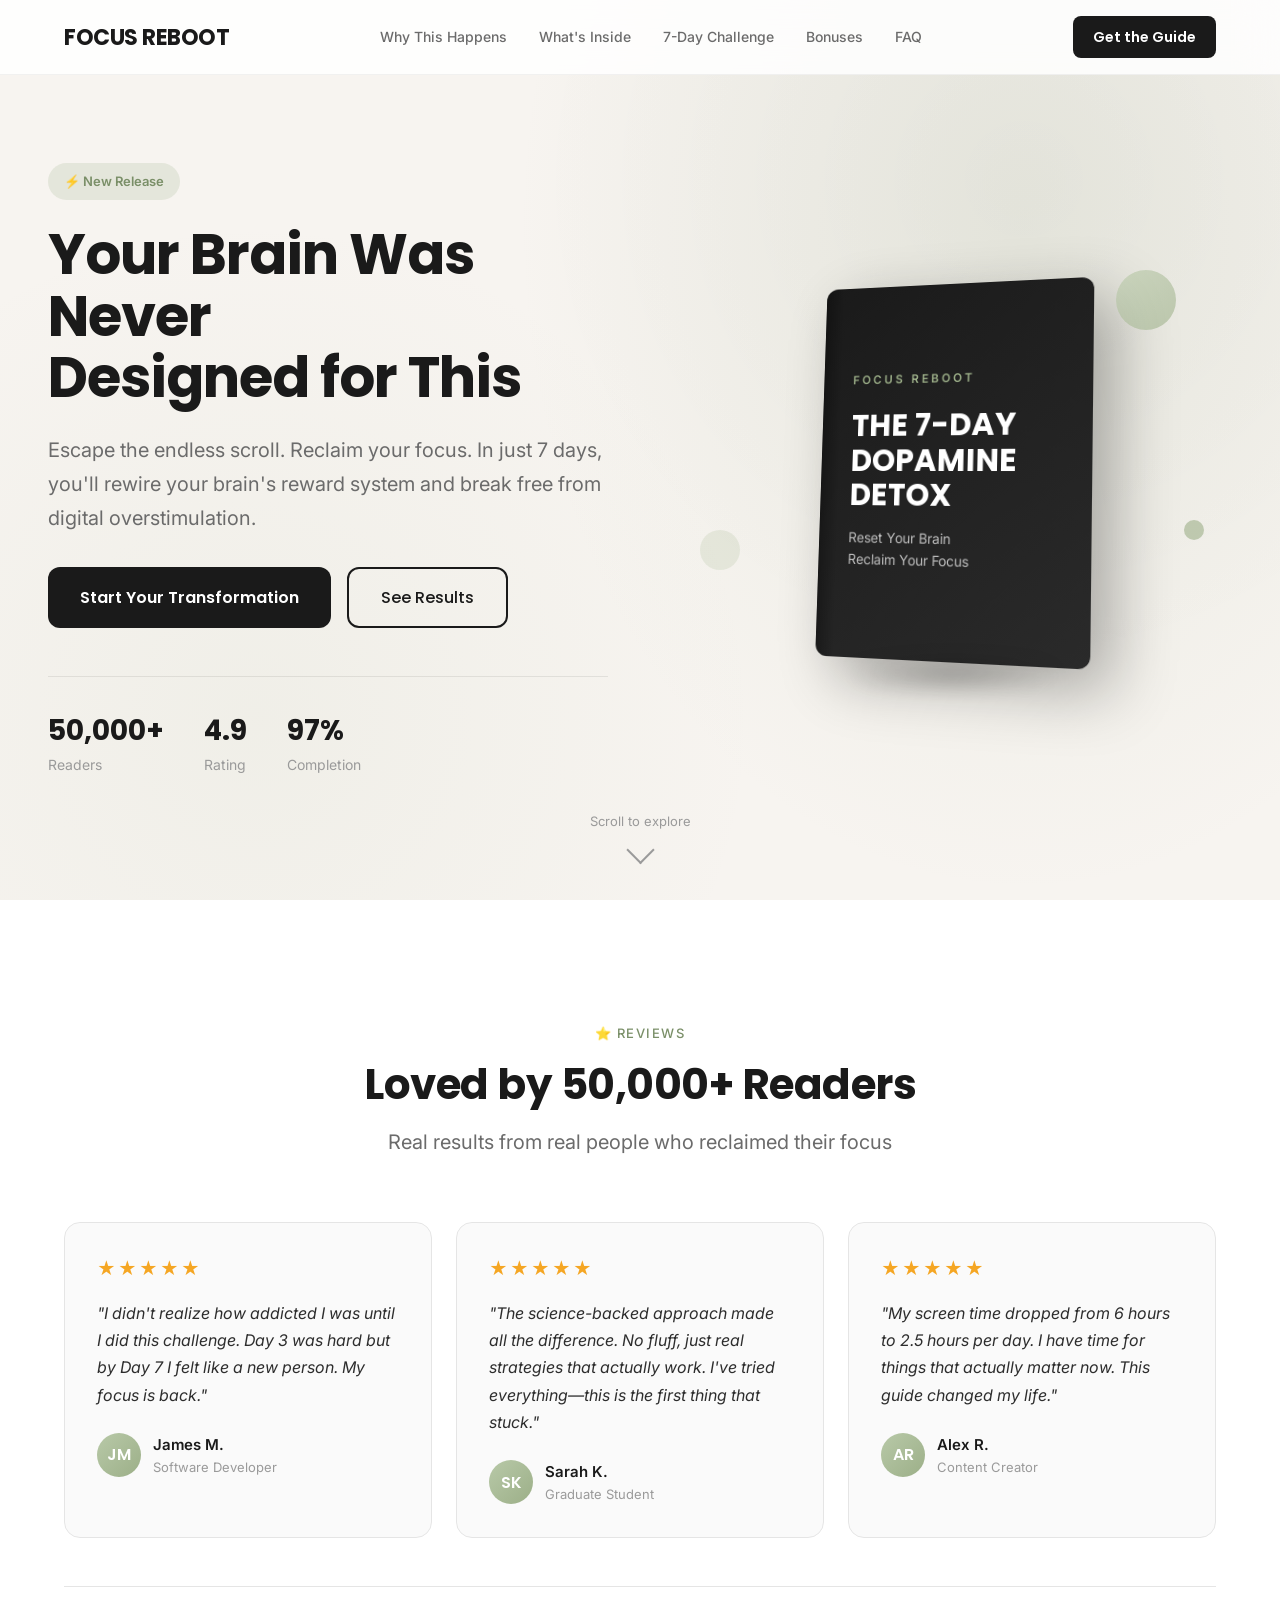
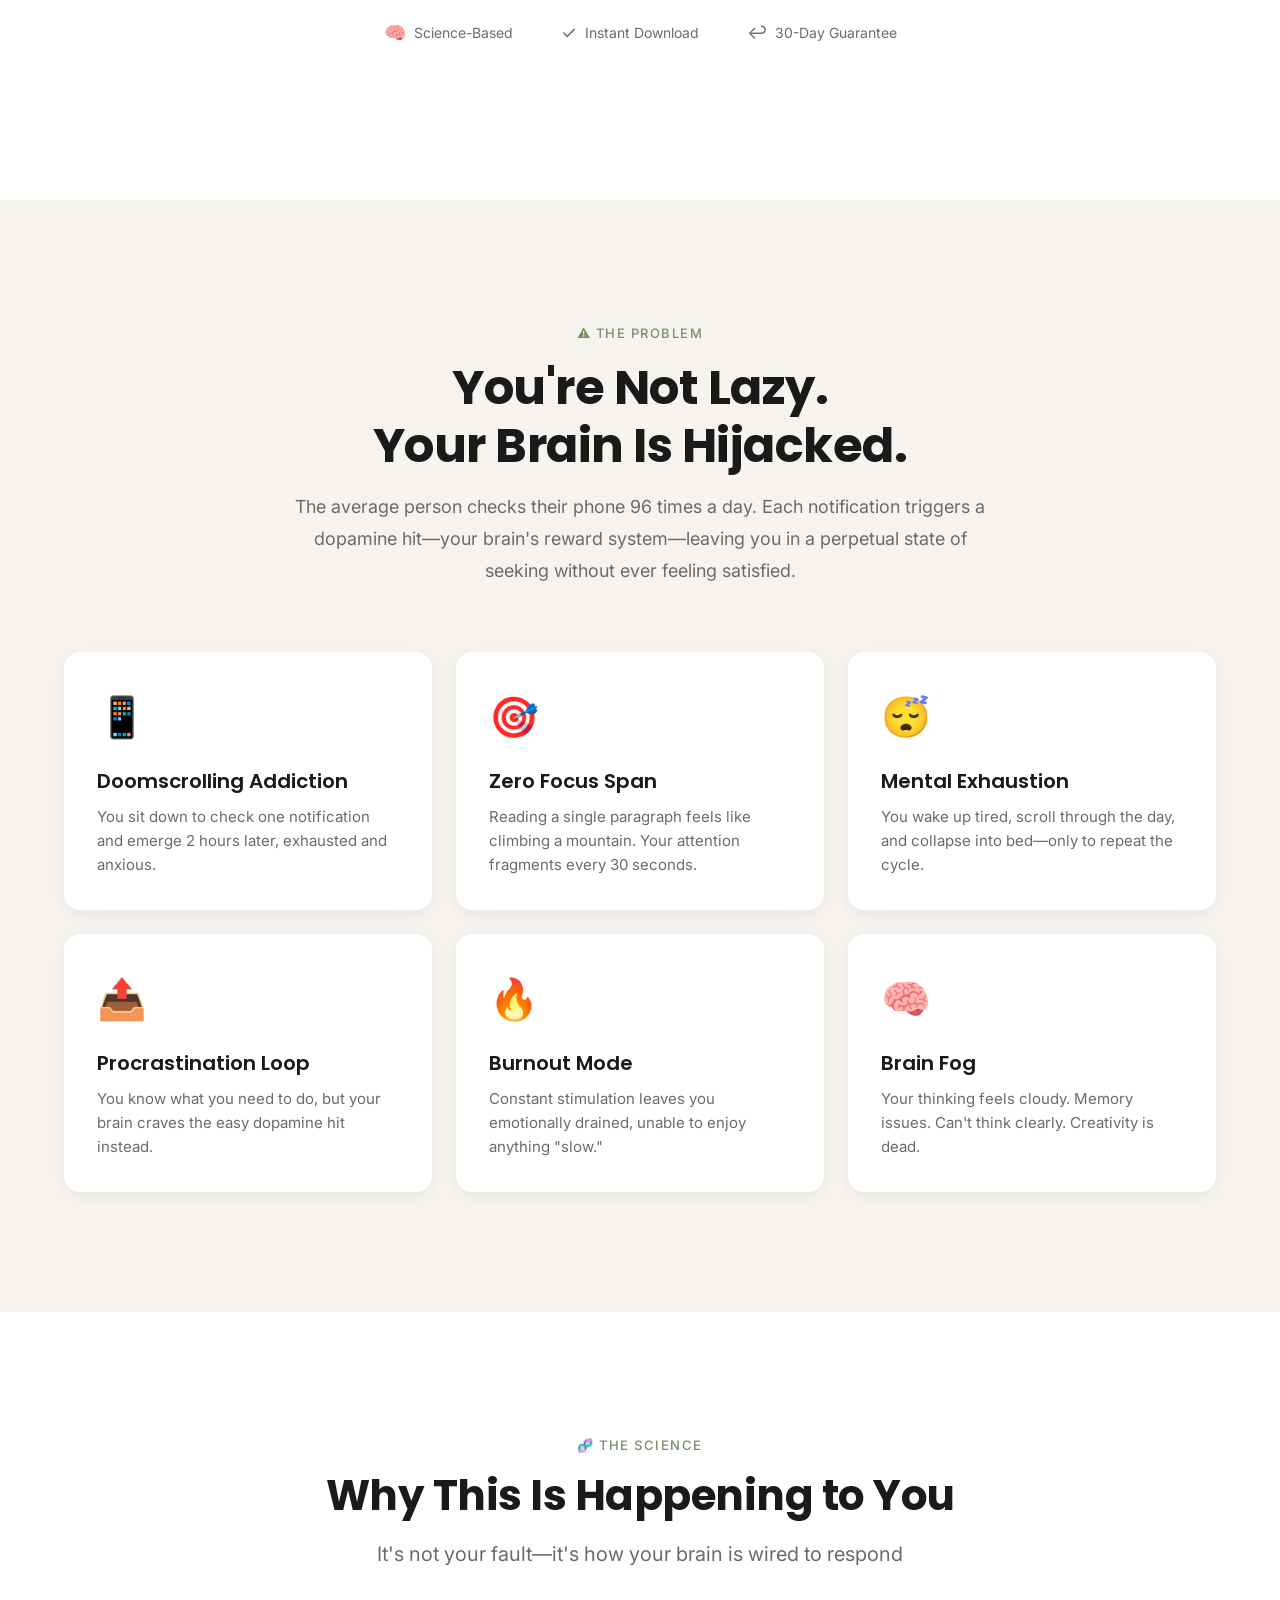
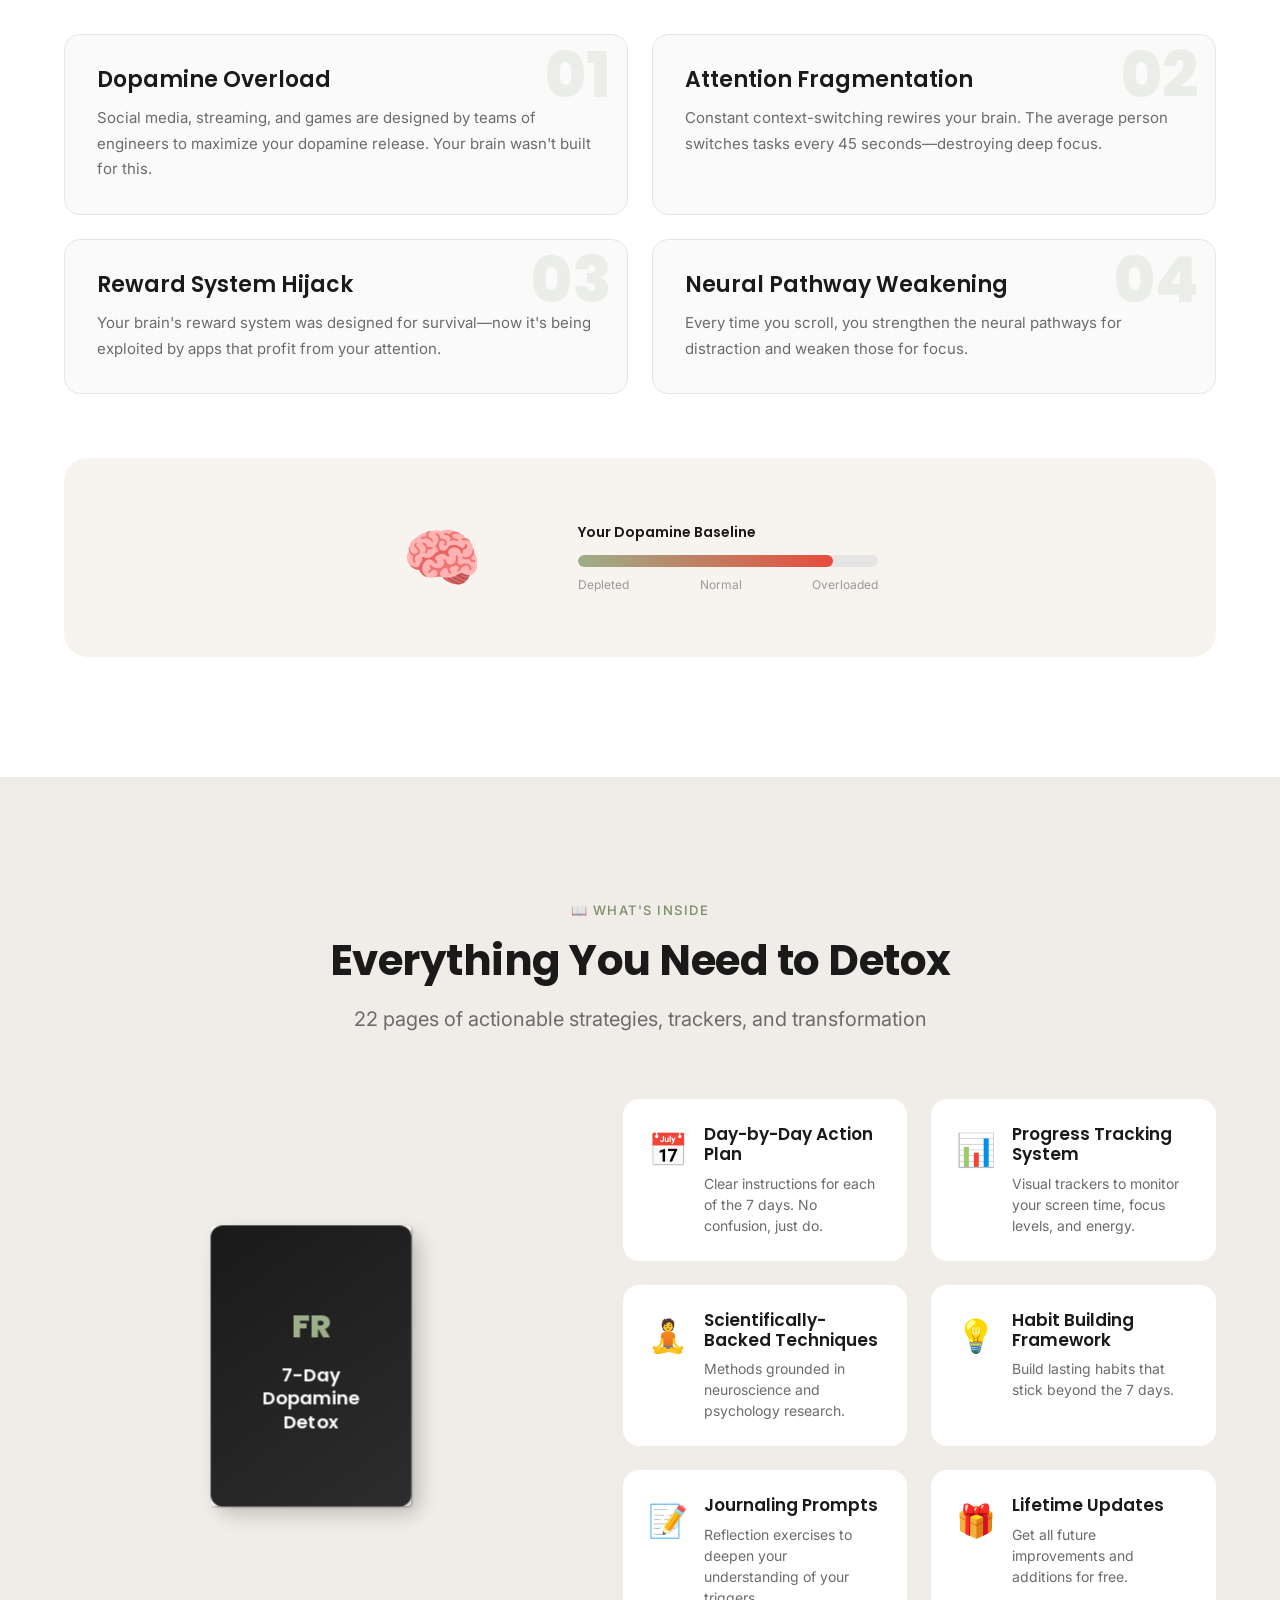
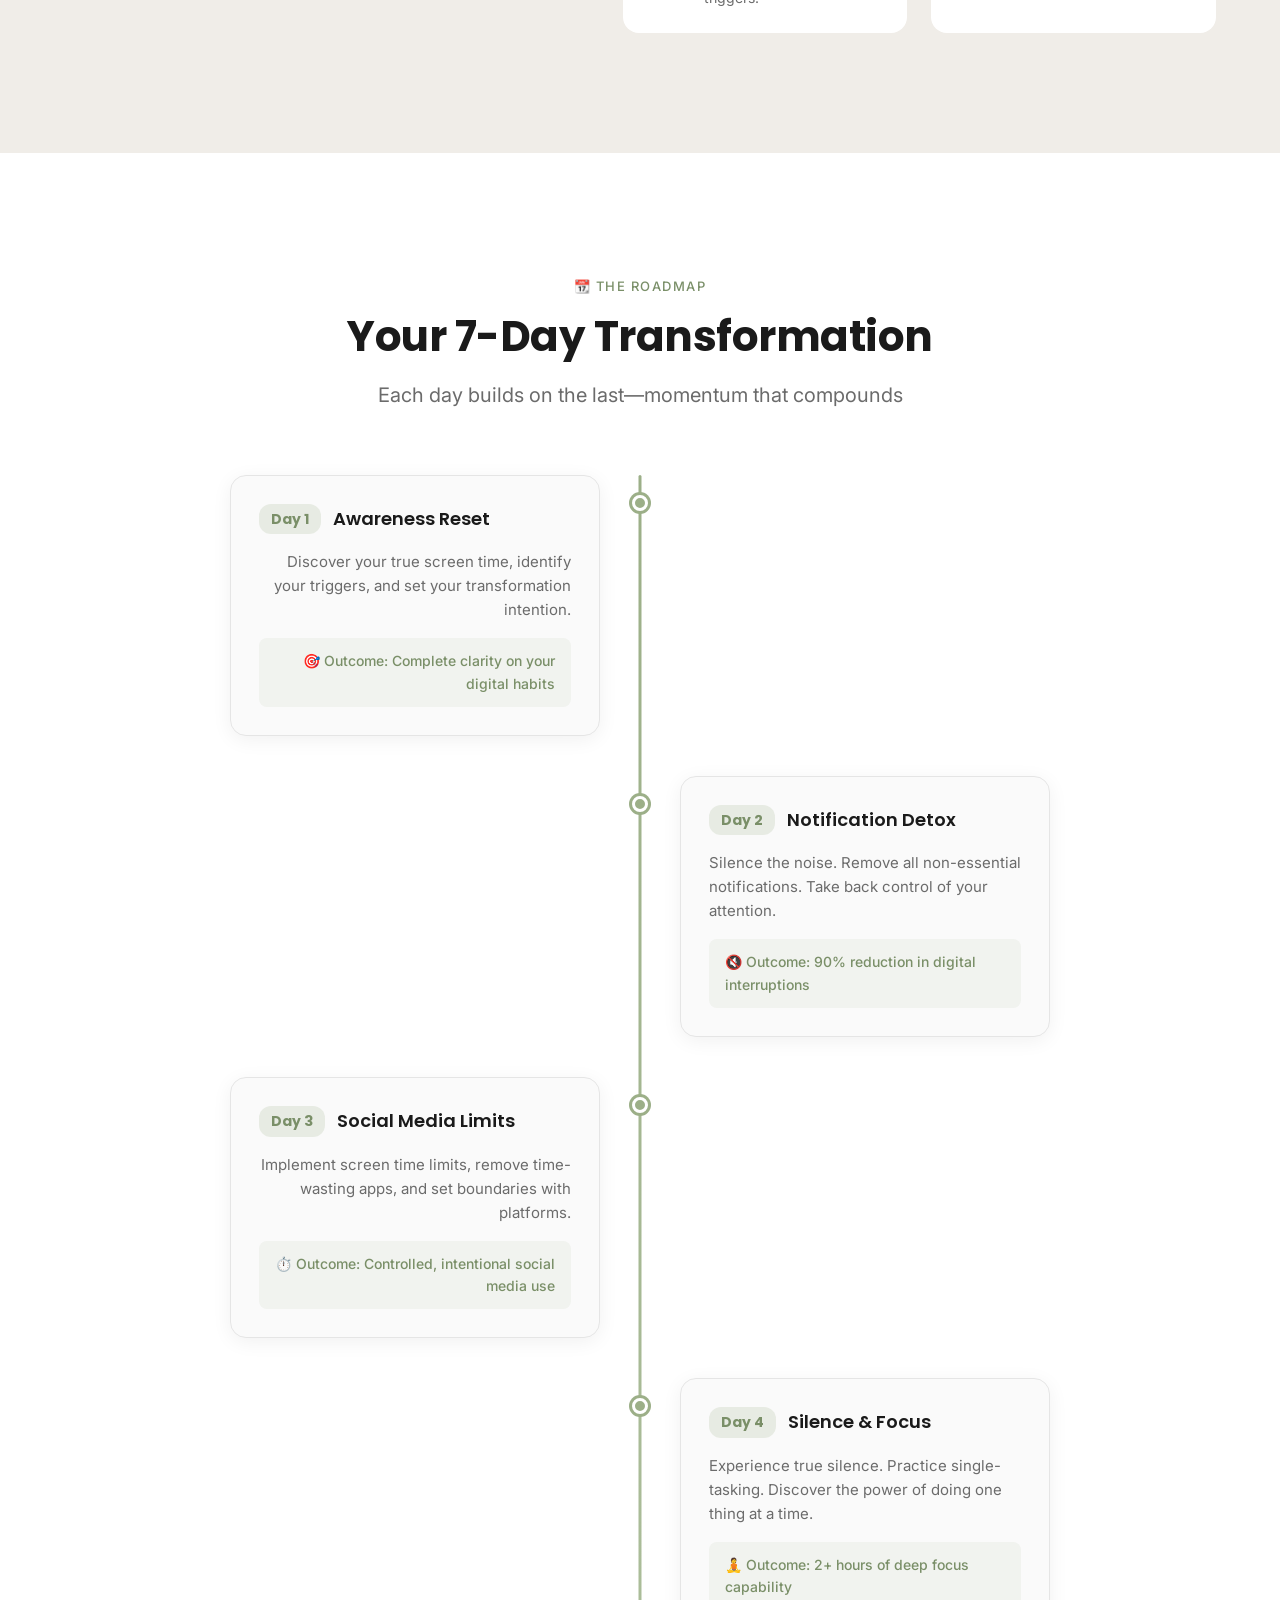
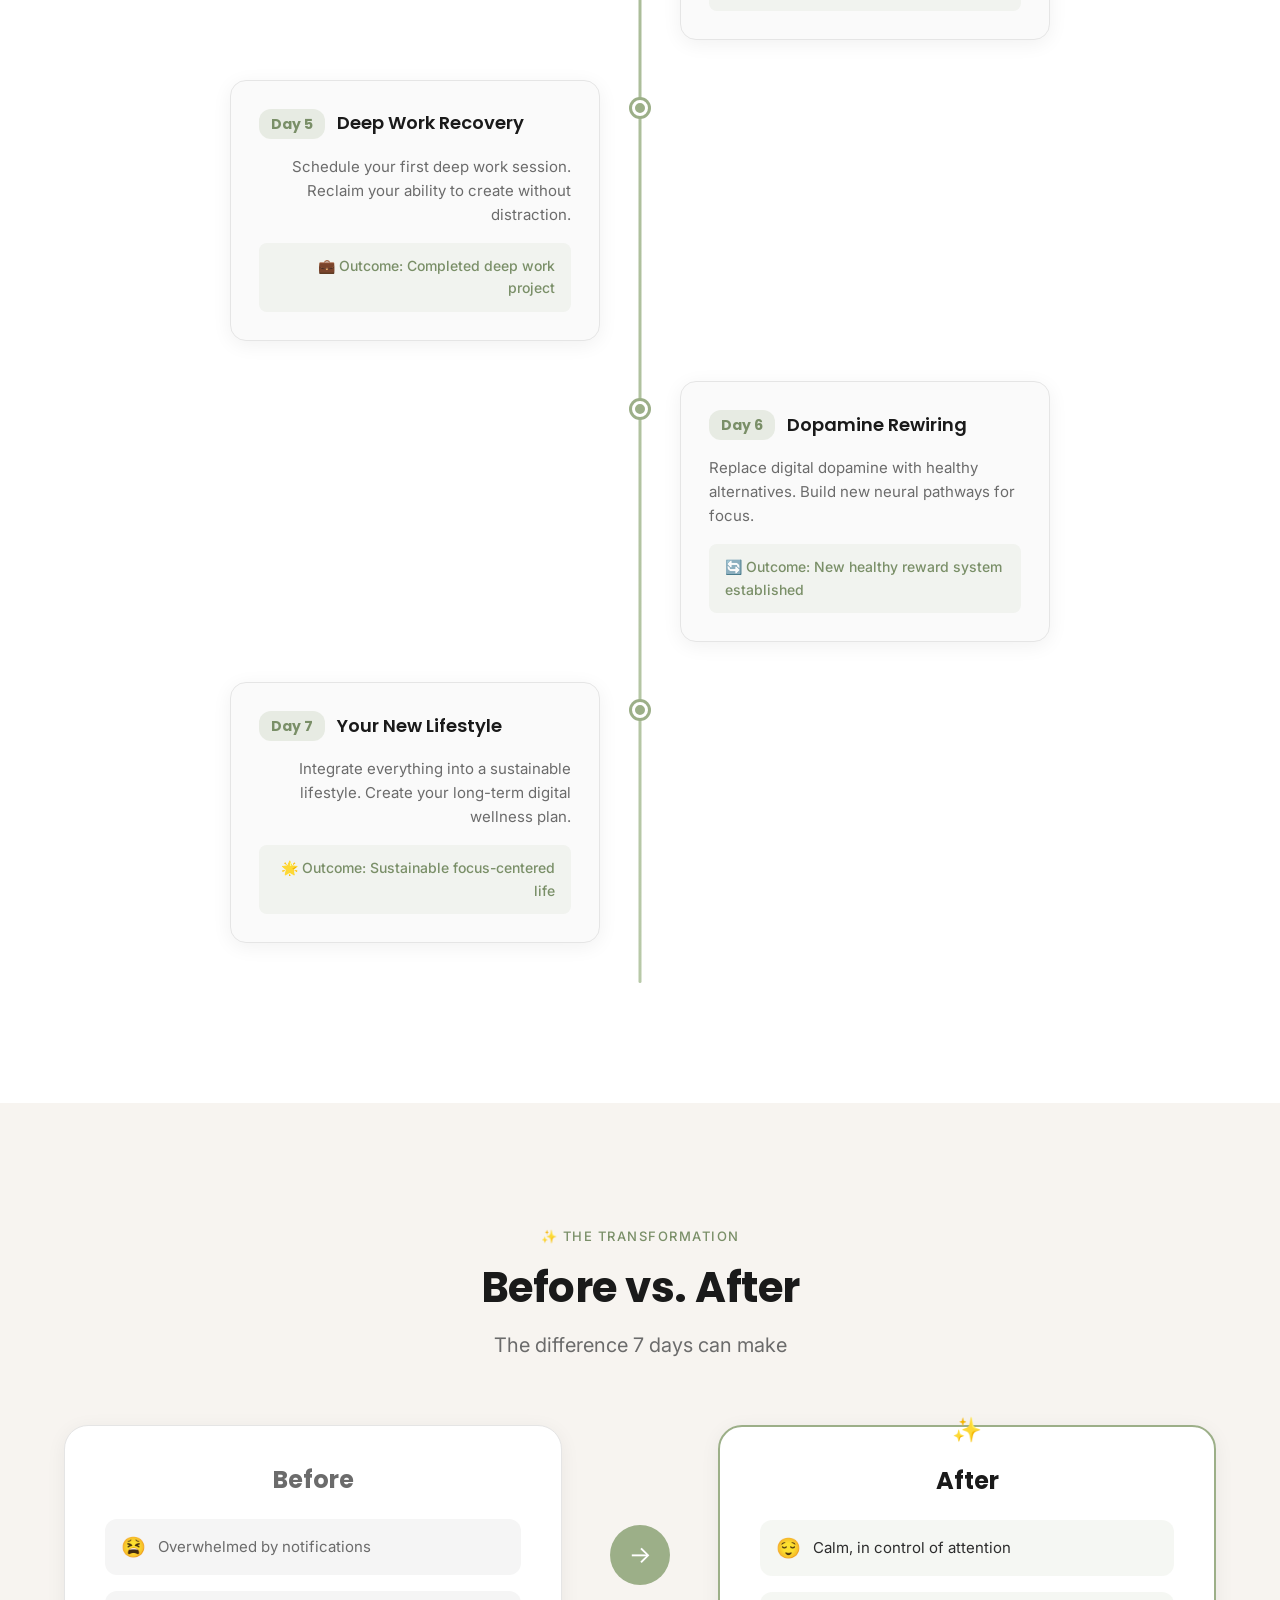
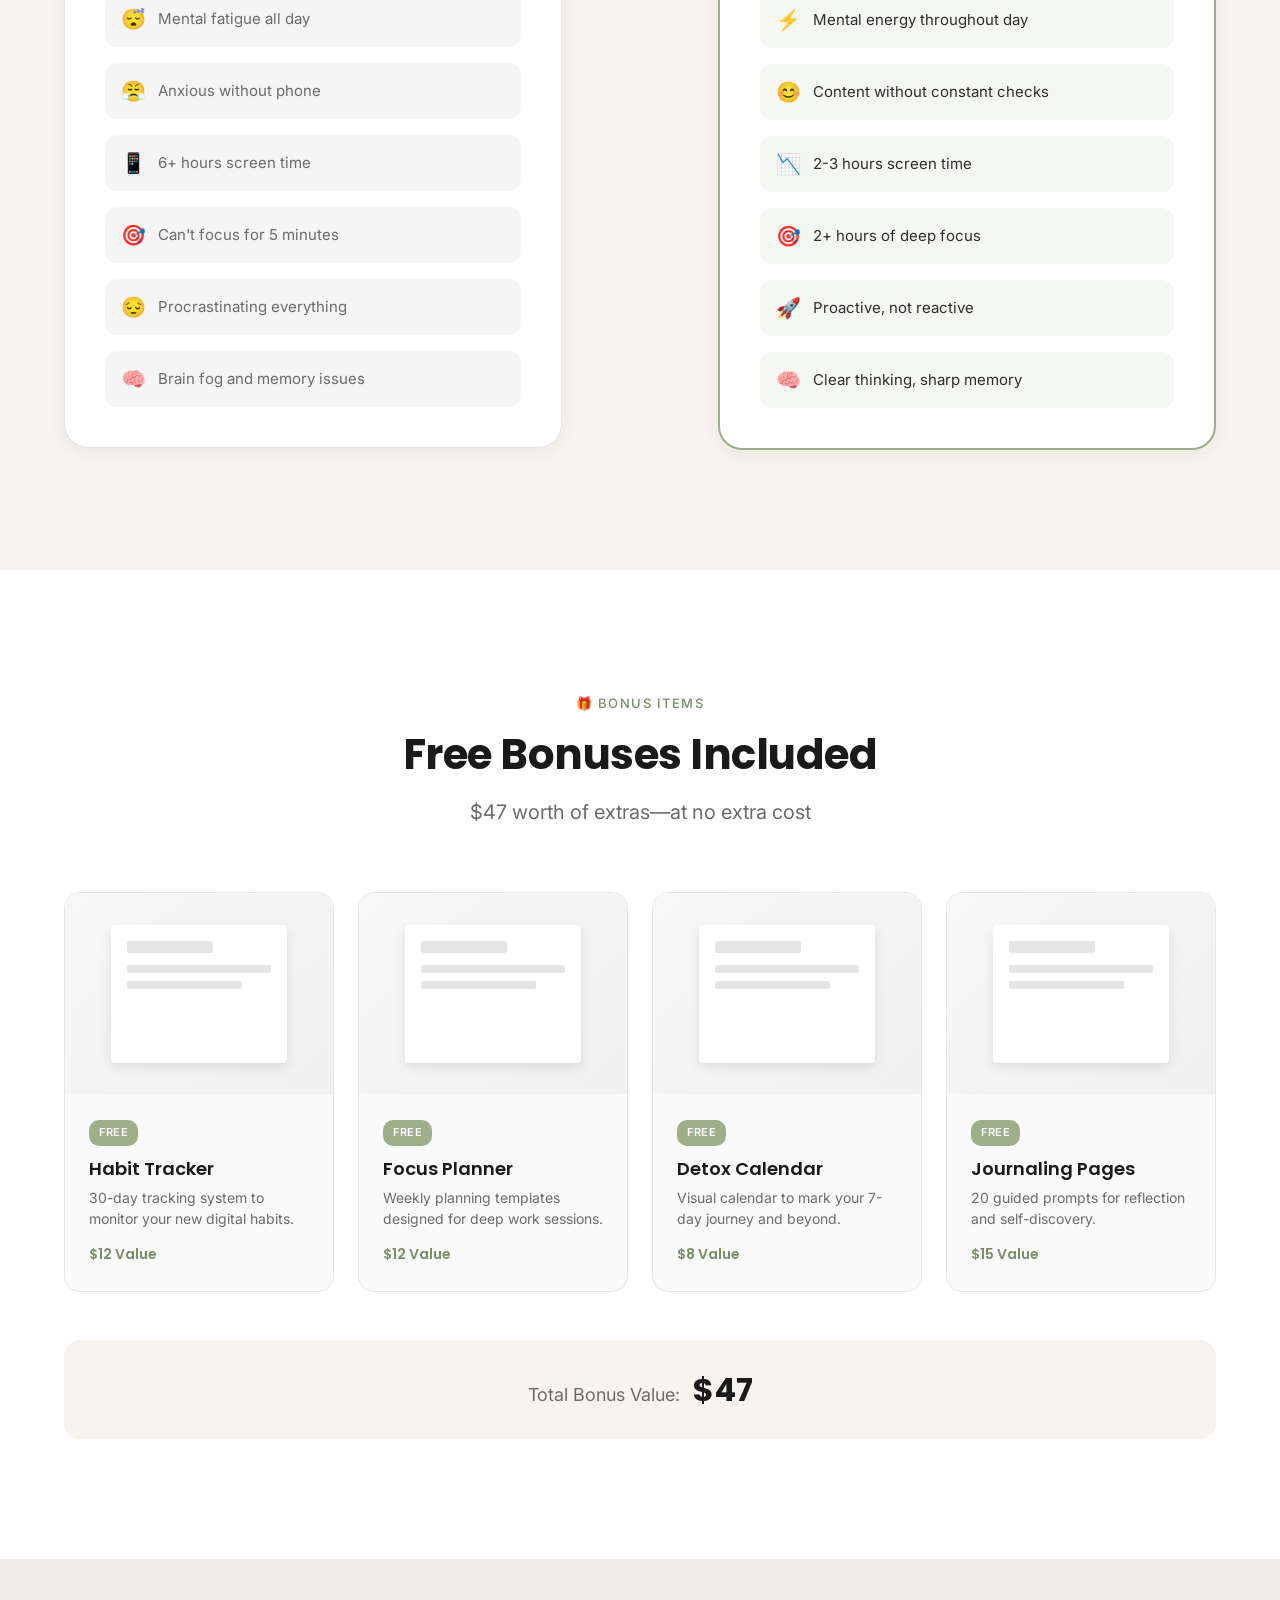
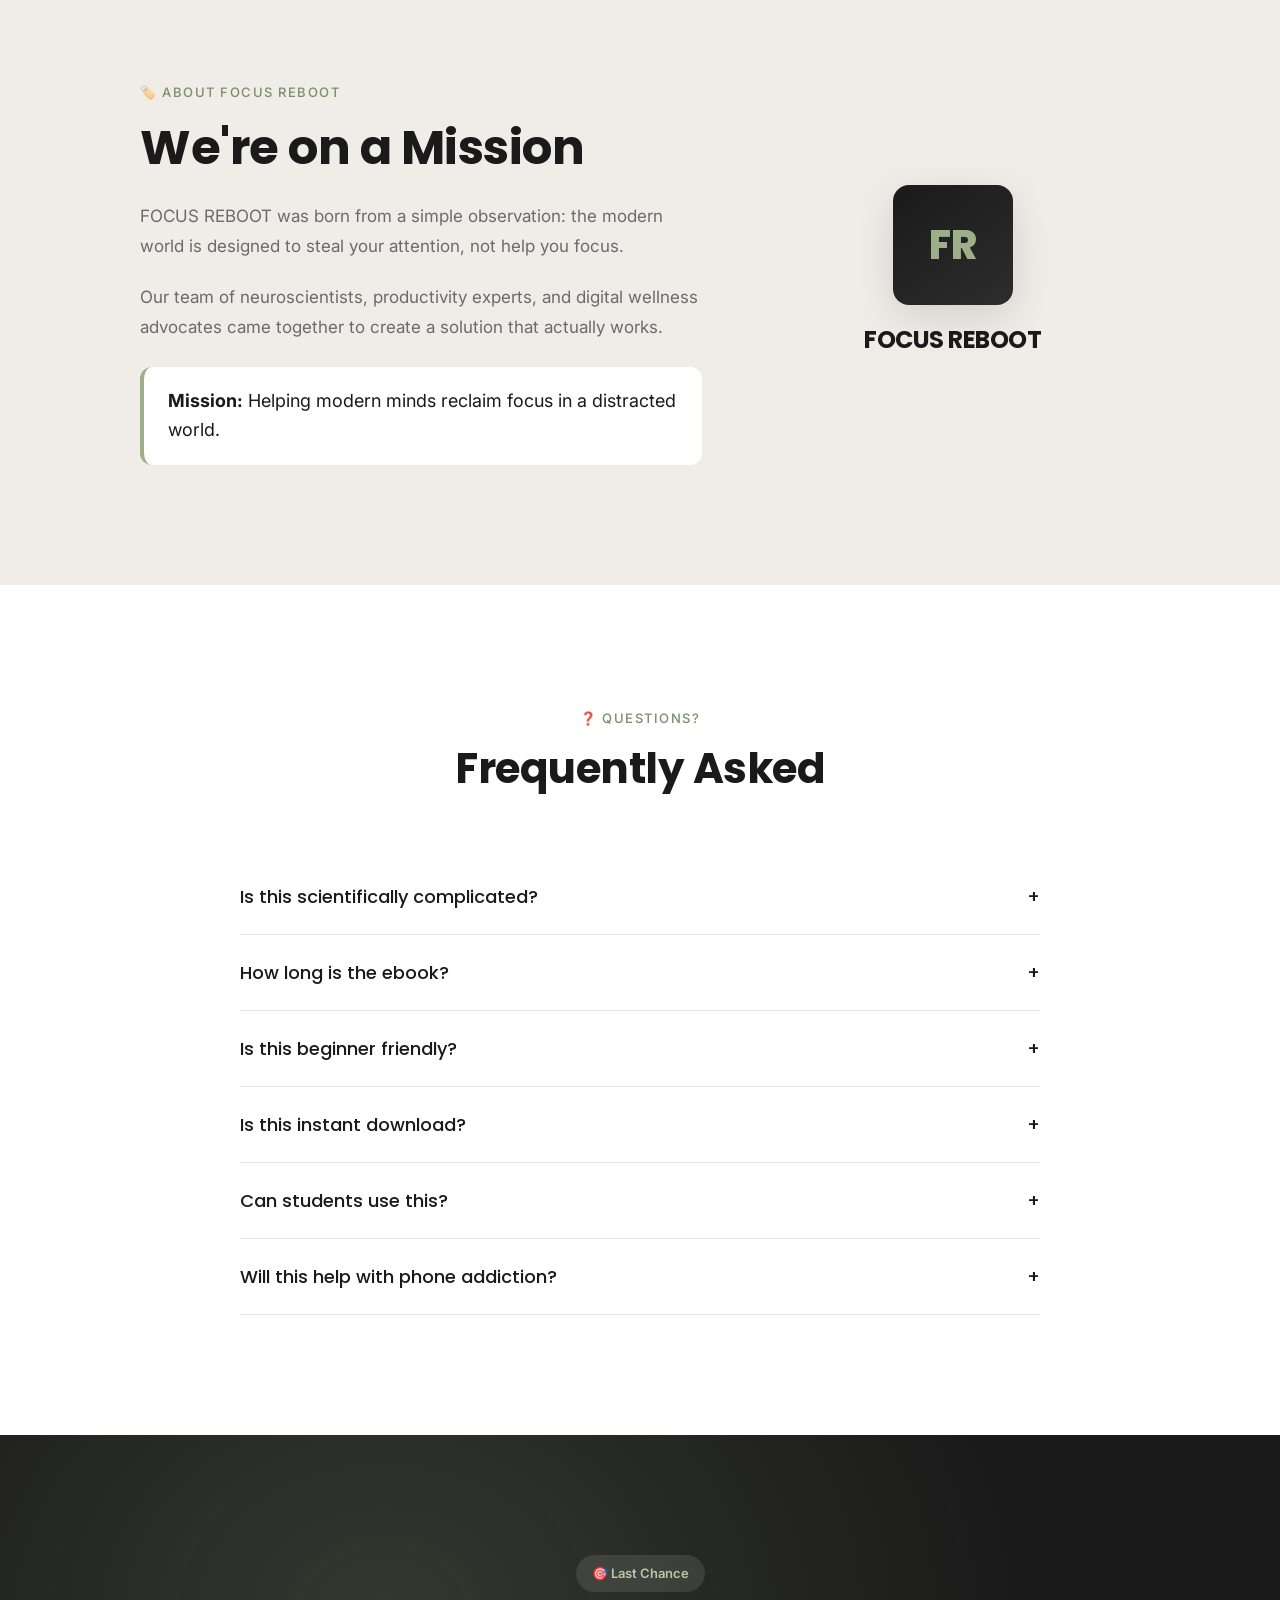
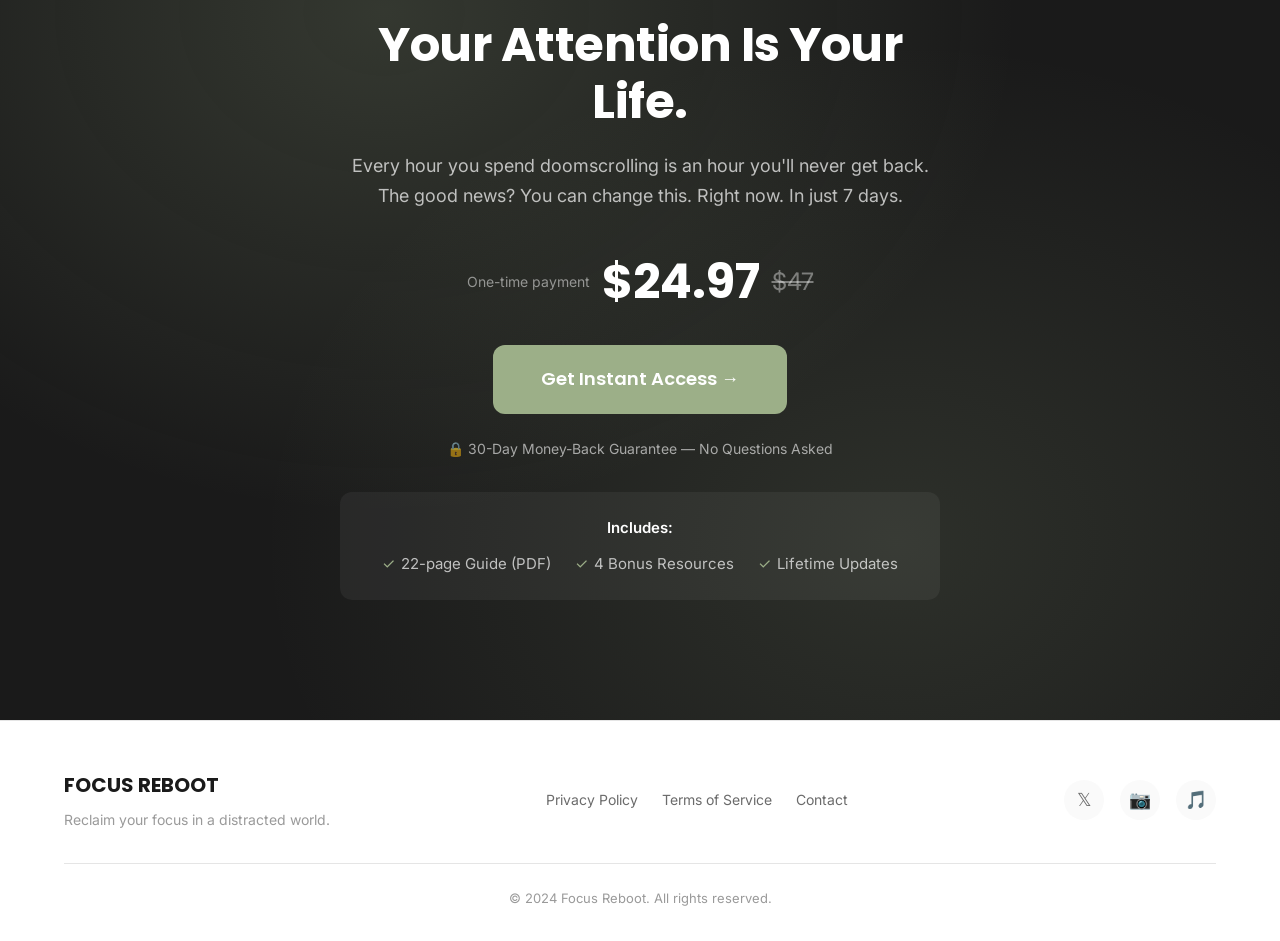
==== index.html @ 603e4478 "Add files via upload" ====
<!DOCTYPE html>
<html lang="en">
<head>
    <meta charset="UTF-8">
    <meta name="viewport" content="width=device-width, initial-scale=1.0">
    <title>FOCUS REBOOT - The 7-Day Dopamine Detox Challenge</title>
    <meta name="description" content="Reset Your Brain, Reclaim Your Focus, and Escape Digital Overstimulation">
    <link rel="preconnect" href="https://fonts.googleapis.com">
    <link rel="preconnect" href="https://fonts.gstatic.com" crossorigin>
    <link href="https://fonts.googleapis.com/css2?family=Inter:wght@300;400;500;600&family=Poppins:wght@500;600;700;800&display=swap" rel="stylesheet">
    <link rel="stylesheet" href="style.css">
</head>
<body>
    <!-- Navigation -->
    <header class="nav-header" id="header">
        <div class="nav-container">
            <a href="#" class="logo">FOCUS REBOOT</a>
            <nav class="nav-links" id="navLinks">
                <a href="#problem">Why This Happens</a>
                <a href="#inside">What's Inside</a>
                <a href="#challenge">7-Day Challenge</a>
                <a href="#bonuses">Bonuses</a>
                <a href="#faq">FAQ</a>
            </nav>
            <a href="https://focusreboot.gumroad.com/l/aggye" class="nav-cta" target="_blank" rel="noopener">Get the Guide</a>
            <button class="mobile-menu-btn" id="mobileMenuBtn" aria-label="Toggle menu">
                <span></span>
                <span></span>
                <span></span>
            </button>
        </div>
    </header>

    <!-- Hero Section -->
    <section class="hero" id="hero">
        <div class="hero-bg">
            <div class="hero-gradient"></div>
            <div class="hero-pattern"></div>
        </div>
        <div class="hero-content">
            <div class="hero-text">
                <span class="hero-tag fade-in">⚡ New Release</span>
                <h1 class="hero-title">
                    <span class="title-line fade-in-up">Your Brain Was Never</span>
                    <span class="title-line fade-in-up">Designed for This</span>
                </h1>
                <p class="hero-subtitle fade-in-up">
                    Escape the endless scroll. Reclaim your focus. In just 7 days, you'll rewire your brain's reward system and break free from digital overstimulation.
                </p>
                <div class="hero-ctas fade-in-up">
                    <a href="https://focusreboot.gumroad.com/l/aggye" class="btn-primary" target="_blank" rel="noopener">Start Your Transformation</a>
                    <a href="#reviews" class="btn-secondary">See Results</a>
                </div>
                <div class="hero-stats fade-in">
                    <div class="stat">
                        <span class="stat-number">50,000+</span>
                        <span class="stat-label">Readers</span>
                    </div>
                    <div class="stat">
                        <span class="stat-number">4.9</span>
                        <span class="stat-label">Rating</span>
                    </div>
                    <div class="stat">
                        <span class="stat-number">97%</span>
                        <span class="stat-label">Completion</span>
                    </div>
                </div>
            </div>
            <div class="hero-visual fade-in-up">
                <div class="ebook-mockup">
                    <div class="ebook-cover">
                        <div class="ebook-content">
                            <span class="ebook-brand">FOCUS REBOOT</span>
                            <h3 class="ebook-title">THE 7-DAY<br>DOPAMINE<br>DETOX</h3>
                            <p class="ebook-subtitle">Reset Your Brain<br>Reclaim Your Focus</p>
                            <div class="ebook-spine"></div>
                        </div>
                    </div>
                    <div class="ebook-shadow"></div>
                </div>
                <div class="floating-element float-1"></div>
                <div class="floating-element float-2"></div>
                <div class="floating-element float-3"></div>
            </div>
        </div>
        <div class="scroll-indicator">
            <span>Scroll to explore</span>
            <div class="scroll-arrow"></div>
        </div>
    </section>

    <!-- Social Proof / Reviews -->
    <section class="reviews" id="reviews">
        <div class="container">
            <div class="section-header">
                <span class="section-tag">⭐ Reviews</span>
                <h2 class="section-title">Loved by 50,000+ Readers</h2>
                <p class="section-subtitle">Real results from real people who reclaimed their focus</p>
            </div>
            <div class="reviews-grid">
                <div class="review-card fade-in-up">
                    <div class="review-stars">★★★★★</div>
                    <p class="review-text">"I didn't realize how addicted I was until I did this challenge. Day 3 was hard but by Day 7 I felt like a new person. My focus is back."</p>
                    <div class="review-author">
                        <div class="author-avatar">JM</div>
                        <div class="author-info">
                            <span class="author-name">James M.</span>
                            <span class="author-role">Software Developer</span>
                        </div>
                    </div>
                </div>
                <div class="review-card fade-in-up">
                    <div class="review-stars">★★★★★</div>
                    <p class="review-text">"The science-backed approach made all the difference. No fluff, just real strategies that actually work. I've tried everything—this is the first thing that stuck."</p>
                    <div class="review-author">
                        <div class="author-avatar">SK</div>
                        <div class="author-info">
                            <span class="author-name">Sarah K.</span>
                            <span class="author-role">Graduate Student</span>
                        </div>
                    </div>
                </div>
                <div class="review-card fade-in-up">
                    <div class="review-stars">★★★★★</div>
                    <p class="review-text">"My screen time dropped from 6 hours to 2.5 hours per day. I have time for things that actually matter now. This guide changed my life."</p>
                    <div class="review-author">
                        <div class="author-avatar">AR</div>
                        <div class="author-info">
                            <span class="author-name">Alex R.</span>
                            <span class="author-role">Content Creator</span>
                        </div>
                    </div>
                </div>
            </div>
            <div class="trust-badges">
                <div class="badge">
                    <span class="badge-icon">🧠</span>
                    <span>Science-Based</span>
                </div>
                <div class="badge">
                    <span class="badge-icon">✓</span>
                    <span>Instant Download</span>
                </div>
                <div class="badge">
                    <span class="badge-icon">↩️</span>
                    <span>30-Day Guarantee</span>
                </div>
            </div>
        </div>
    </section>

    <!-- Problem Section -->
    <section class="problem" id="problem">
        <div class="container">
            <div class="problem-content">
                <div class="problem-text">
                    <span class="section-tag">⚠️ The Problem</span>
                    <h2 class="section-title">You're Not Lazy.<br>Your Brain Is Hijacked.</h2>
                    <p class="problem-intro">The average person checks their phone 96 times a day. Each notification triggers a dopamine hit—your brain's reward system—leaving you in a perpetual state of seeking without ever feeling satisfied.</p>
                </div>
                <div class="problem-cards">
                    <div class="pain-card fade-in-up">
                        <div class="pain-icon">📱</div>
                        <h3>Doomscrolling Addiction</h3>
                        <p>You sit down to check one notification and emerge 2 hours later, exhausted and anxious.</p>
                    </div>
                    <div class="pain-card fade-in-up">
                        <div class="pain-icon">🎯</div>
                        <h3>Zero Focus Span</h3>
                        <p>Reading a single paragraph feels like climbing a mountain. Your attention fragments every 30 seconds.</p>
                    </div>
                    <div class="pain-card fade-in-up">
                        <div class="pain-icon">😴</div>
                        <h3>Mental Exhaustion</h3>
                        <p>You wake up tired, scroll through the day, and collapse into bed—only to repeat the cycle.</p>
                    </div>
                    <div class="pain-card fade-in-up">
                        <div class="pain-icon">📤</div>
                        <h3>Procrastination Loop</h3>
                        <p>You know what you need to do, but your brain craves the easy dopamine hit instead.</p>
                    </div>
                    <div class="pain-card fade-in-up">
                        <div class="pain-icon">🔥</div>
                        <h3>Burnout Mode</h3>
                        <p>Constant stimulation leaves you emotionally drained, unable to enjoy anything "slow."</p>
                    </div>
                    <div class="pain-card fade-in-up">
                        <div class="pain-icon">🧠</div>
                        <h3>Brain Fog</h3>
                        <p>Your thinking feels cloudy. Memory issues. Can't think clearly. Creativity is dead.</p>
                    </div>
                </div>
            </div>
        </div>
    </section>

    <!-- Why This Happens -->
    <section class="why-happens" id="why">
        <div class="container">
            <div class="section-header">
                <span class="section-tag">🧬 The Science</span>
                <h2 class="section-title">Why This Is Happening to You</h2>
                <p class="section-subtitle">It's not your fault—it's how your brain is wired to respond</p>
            </div>
            <div class="science-grid">
                <div class="science-card fade-in-up">
                    <div class="science-number">01</div>
                    <h3>Dopamine Overload</h3>
                    <p>Social media, streaming, and games are designed by teams of engineers to maximize your dopamine release. Your brain wasn't built for this.</p>
                </div>
                <div class="science-card fade-in-up">
                    <div class="science-number">02</div>
                    <h3>Attention Fragmentation</h3>
                    <p>Constant context-switching rewires your brain. The average person switches tasks every 45 seconds—destroying deep focus.</p>
                </div>
                <div class="science-card fade-in-up">
                    <div class="science-number">03</div>
                    <h3>Reward System Hijack</h3>
                    <p>Your brain's reward system was designed for survival—now it's being exploited by apps that profit from your attention.</p>
                </div>
                <div class="science-card fade-in-up">
                    <div class="science-number">04</div>
                    <h3>Neural Pathway Weakening</h3>
                    <p>Every time you scroll, you strengthen the neural pathways for distraction and weaken those for focus.</p>
                </div>
            </div>
            <div class="science-visual">
                <div class="brain-diagram">
                    <div class="brain-icon">🧠</div>
                    <div class="pathway-line"></div>
                    <div class="dopamine-meter">
                        <div class="meter-label">Your Dopamine Baseline</div>
                        <div class="meter-bar">
                            <div class="meter-fill"></div>
                        </div>
                        <div class="meter-labels">
                            <span>Depleted</span>
                            <span>Normal</span>
                            <span>Overloaded</span>
                        </div>
                    </div>
                </div>
            </div>
        </div>
    </section>

    <!-- What's Inside -->
    <section class="inside" id="inside">
        <div class="container">
            <div class="section-header">
                <span class="section-tag">📖 What's Inside</span>
                <h2 class="section-title">Everything You Need to Detox</h2>
                <p class="section-subtitle">22 pages of actionable strategies, trackers, and transformation</p>
            </div>
            <div class="inside-content">
                <div class="ebook-showcase">
                    <div class="ebook-3d">
                        <div class="ebook-pages">
                            <div class="page page-1"></div>
                            <div class="page page-2"></div>
                            <div class="page page-3"></div>
                            <div class="page page-4"></div>
                        </div>
                        <div class="ebook-front">
                            <div class="ebook-logo">FR</div>
                            <h4>7-Day<br>Dopamine<br>Detox</h4>
                        </div>
                    </div>
                    <div class="ebook-glow"></div>
                </div>
                <div class="features-list">
                    <div class="feature-item fade-in-up">
                        <div class="feature-icon">📅</div>
                        <div class="feature-text">
                            <h4>Day-by-Day Action Plan</h4>
                            <p>Clear instructions for each of the 7 days. No confusion, just do.</p>
                        </div>
                    </div>
                    <div class="feature-item fade-in-up">
                        <div class="feature-icon">📊</div>
                        <div class="feature-text">
                            <h4>Progress Tracking System</h4>
                            <p>Visual trackers to monitor your screen time, focus levels, and energy.</p>
                        </div>
                    </div>
                    <div class="feature-item fade-in-up">
                        <div class="feature-icon">🧘</div>
                        <div class="feature-text">
                            <h4>Scientifically-Backed Techniques</h4>
                            <p>Methods grounded in neuroscience and psychology research.</p>
                        </div>
                    </div>
                    <div class="feature-item fade-in-up">
                        <div class="feature-icon">💡</div>
                        <div class="feature-text">
                            <h4>Habit Building Framework</h4>
                            <p>Build lasting habits that stick beyond the 7 days.</p>
                        </div>
                    </div>
                    <div class="feature-item fade-in-up">
                        <div class="feature-icon">📝</div>
                        <div class="feature-text">
                            <h4>Journaling Prompts</h4>
                            <p>Reflection exercises to deepen your understanding of your triggers.</p>
                        </div>
                    </div>
                    <div class="feature-item fade-in-up">
                        <div class="feature-icon">🎁</div>
                        <div class="feature-text">
                            <h4>Lifetime Updates</h4>
                            <p>Get all future improvements and additions for free.</p>
                        </div>
                    </div>
                </div>
            </div>
        </div>
    </section>

    <!-- 7-Day Challenge Section -->
    <section class="challenge" id="challenge">
        <div class="container">
            <div class="section-header">
                <span class="section-tag">📆 The Roadmap</span>
                <h2 class="section-title">Your 7-Day Transformation</h2>
                <p class="section-subtitle">Each day builds on the last—momentum that compounds</p>
            </div>
            <div class="timeline">
                <div class="timeline-line"></div>
                <div class="timeline-item left fade-in-up">
                    <div class="day-card">
                        <div class="day-header">
                            <span class="day-number">Day 1</span>
                            <span class="day-name">Awareness Reset</span>
                        </div>
                        <p class="day-desc">Discover your true screen time, identify your triggers, and set your transformation intention.</p>
                        <div class="day-outcome">🎯 Outcome: Complete clarity on your digital habits</div>
                    </div>
                </div>
                <div class="timeline-item right fade-in-up">
                    <div class="day-card">
                        <div class="day-header">
                            <span class="day-number">Day 2</span>
                            <span class="day-name">Notification Detox</span>
                        </div>
                        <p class="day-desc">Silence the noise. Remove all non-essential notifications. Take back control of your attention.</p>
                        <div class="day-outcome">🔇 Outcome: 90% reduction in digital interruptions</div>
                    </div>
                </div>
                <div class="timeline-item left fade-in-up">
                    <div class="day-card">
                        <div class="day-header">
                            <span class="day-number">Day 3</span>
                            <span class="day-name">Social Media Limits</span>
                        </div>
                        <p class="day-desc">Implement screen time limits, remove time-wasting apps, and set boundaries with platforms.</p>
                        <div class="day-outcome">⏱️ Outcome: Controlled, intentional social media use</div>
                    </div>
                </div>
                <div class="timeline-item right fade-in-up">
                    <div class="day-card">
                        <div class="day-header">
                            <span class="day-number">Day 4</span>
                            <span class="day-name">Silence & Focus</span>
                        </div>
                        <p class="day-desc">Experience true silence. Practice single-tasking. Discover the power of doing one thing at a time.</p>
                        <div class="day-outcome">🧘 Outcome: 2+ hours of deep focus capability</div>
                    </div>
                </div>
                <div class="timeline-item left fade-in-up">
                    <div class="day-card">
                        <div class="day-header">
                            <span class="day-number">Day 5</span>
                            <span class="day-name">Deep Work Recovery</span>
                        </div>
                        <p class="day-desc">Schedule your first deep work session. Reclaim your ability to create without distraction.</p>
                        <div class="day-outcome">💼 Outcome: Completed deep work project</div>
                    </div>
                </div>
                <div class="timeline-item right fade-in-up">
                    <div class="day-card">
                        <div class="day-header">
                            <span class="day-number">Day 6</span>
                            <span class="day-name">Dopamine Rewiring</span>
                        </div>
                        <p class="day-desc">Replace digital dopamine with healthy alternatives. Build new neural pathways for focus.</p>
                        <div class="day-outcome">🔄 Outcome: New healthy reward system established</div>
                    </div>
                </div>
                <div class="timeline-item left fade-in-up">
                    <div class="day-card">
                        <div class="day-header">
                            <span class="day-number">Day 7</span>
                            <span class="day-name">Your New Lifestyle</span>
                        </div>
                        <p class="day-desc">Integrate everything into a sustainable lifestyle. Create your long-term digital wellness plan.</p>
                        <div class="day-outcome">🌟 Outcome: Sustainable focus-centered life</div>
                    </div>
                </div>
            </div>
        </div>
    </section>

    <!-- Benefits Section -->
    <section class="benefits" id="benefits">
        <div class="container">
            <div class="section-header">
                <span class="section-tag">✨ The Transformation</span>
                <h2 class="section-title">Before vs. After</h2>
                <p class="section-subtitle">The difference 7 days can make</p>
            </div>
            <div class="benefits-compare">
                <div class="benefit-column before">
                    <h3>Before</h3>
                    <div class="benefit-list">
                        <div class="benefit-item">
                            <span class="benefit-icon">😫</span>
                            <span>Overwhelmed by notifications</span>
                        </div>
                        <div class="benefit-item">
                            <span class="benefit-icon">😴</span>
                            <span>Mental fatigue all day</span>
                        </div>
                        <div class="benefit-item">
                            <span class="benefit-icon">😤</span>
                            <span>Anxious without phone</span>
                        </div>
                        <div class="benefit-item">
                            <span class="benefit-icon">📱</span>
                            <span>6+ hours screen time</span>
                        </div>
                        <div class="benefit-item">
                            <span class="benefit-icon">🎯</span>
                            <span>Can't focus for 5 minutes</span>
                        </div>
                        <div class="benefit-item">
                            <span class="benefit-icon">😔</span>
                            <span>Procrastinating everything</span>
                        </div>
                        <div class="benefit-item">
                            <span class="benefit-icon">🧠</span>
                            <span>Brain fog and memory issues</span>
                        </div>
                    </div>
                </div>
                <div class="benefit-arrow">
                    <span>→</span>
                </div>
                <div class="benefit-column after">
                    <h3>After</h3>
                    <div class="benefit-list">
                        <div class="benefit-item">
                            <span class="benefit-icon">😌</span>
                            <span>Calm, in control of attention</span>
                        </div>
                        <div class="benefit-item">
                            <span class="benefit-icon">⚡</span>
                            <span>Mental energy throughout day</span>
                        </div>
                        <div class="benefit-item">
                            <span class="benefit-icon">😊</span>
                            <span>Content without constant checks</span>
                        </div>
                        <div class="benefit-item">
                            <span class="benefit-icon">📉</span>
                            <span>2-3 hours screen time</span>
                        </div>
                        <div class="benefit-item">
                            <span class="benefit-icon">🎯</span>
                            <span>2+ hours of deep focus</span>
                        </div>
                        <div class="benefit-item">
                            <span class="benefit-icon">🚀</span>
                            <span>Proactive, not reactive</span>
                        </div>
                        <div class="benefit-item">
                            <span class="benefit-icon">🧠</span>
                            <span>Clear thinking, sharp memory</span>
                        </div>
                    </div>
                </div>
            </div>
        </div>
    </section>

    <!-- Bonuses Section -->
    <section class="bonuses" id="bonuses">
        <div class="container">
            <div class="section-header">
                <span class="section-tag">🎁 Bonus Items</span>
                <h2 class="section-title">Free Bonuses Included</h2>
                <p class="section-subtitle">$47 worth of extras—at no extra cost</p>
            </div>
            <div class="bonuses-grid">
                <div class="bonus-card fade-in-up">
                    <div class="bonus-mockup">
                        <div class="mockup-page">
                            <div class="mockup-header"></div>
                            <div class="mockup-lines"></div>
                        </div>
                    </div>
                    <div class="bonus-content">
                        <span class="bonus-badge">FREE</span>
                        <h4>Habit Tracker</h4>
                        <p>30-day tracking system to monitor your new digital habits.</p>
                        <span class="bonus-value">$12 Value</span>
                    </div>
                </div>
                <div class="bonus-card fade-in-up">
                    <div class="bonus-mockup">
                        <div class="mockup-page">
                            <div class="mockup-header"></div>
                            <div class="mockup-lines"></div>
                        </div>
                    </div>
                    <div class="bonus-content">
                        <span class="bonus-badge">FREE</span>
                        <h4>Focus Planner</h4>
                        <p>Weekly planning templates designed for deep work sessions.</p>
                        <span class="bonus-value">$12 Value</span>
                    </div>
                </div>
                <div class="bonus-card fade-in-up">
                    <div class="bonus-mockup">
                        <div class="mockup-page">
                            <div class="mockup-header"></div>
                            <div class="mockup-lines"></div>
                        </div>
                    </div>
                    <div class="bonus-content">
                        <span class="bonus-badge">FREE</span>
                        <h4>Detox Calendar</h4>
                        <p>Visual calendar to mark your 7-day journey and beyond.</p>
                        <span class="bonus-value">$8 Value</span>
                    </div>
                </div>
                <div class="bonus-card fade-in-up">
                    <div class="bonus-mockup">
                        <div class="mockup-page">
                            <div class="mockup-header"></div>
                            <div class="mockup-lines"></div>
                        </div>
                    </div>
                    <div class="bonus-content">
                        <span class="bonus-badge">FREE</span>
                        <h4>Journaling Pages</h4>
                        <p>20 guided prompts for reflection and self-discovery.</p>
                        <span class="bonus-value">$15 Value</span>
                    </div>
                </div>
            </div>
            <div class="bonus-total">
                <span>Total Bonus Value:</span>
                <span class="total-value">$47</span>
            </div>
        </div>
    </section>

    <!-- About Brand Section -->
    <section class="about" id="about">
        <div class="container">
            <div class="about-content">
                <div class="about-text">
                    <span class="section-tag">🏷️ About FOCUS REBOOT</span>
                    <h2 class="section-title">We're on a Mission</h2>
                    <p class="about-desc">FOCUS REBOOT was born from a simple observation: the modern world is designed to steal your attention, not help you focus.</p>
                    <p class="about-desc">Our team of neuroscientists, productivity experts, and digital wellness advocates came together to create a solution that actually works.</p>
                    <p class="about-mission"><strong>Mission:</strong> Helping modern minds reclaim focus in a distracted world.</p>
                </div>
                <div class="about-visual">
                    <div class="brand-mark">
                        <span class="brand-logo">FR</span>
                        <span class="brand-name">FOCUS REBOOT</span>
                    </div>
                </div>
            </div>
        </div>
    </section>

    <!-- FAQ Section -->
    <section class="faq" id="faq">
        <div class="container">
            <div class="section-header">
                <span class="section-tag">❓ Questions?</span>
                <h2 class="section-title">Frequently Asked</h2>
            </div>
            <div class="faq-list">
                <div class="faq-item fade-in-up">
                    <button class="faq-question">
                        <span>Is this scientifically complicated?</span>
                        <span class="faq-icon">+</span>
                    </button>
                    <div class="faq-answer">
                        <p>Not at all. We've taken complex neuroscience and distilled it into simple, actionable steps. You don't need any background knowledge—just follow the daily guide.</p>
                    </div>
                </div>
                <div class="faq-item fade-in-up">
                    <button class="faq-question">
                        <span>How long is the ebook?</span>
                        <span class="faq-icon">+</span>
                    </button>
                    <div class="faq-answer">
                        <p>The main guide is 22 pages. It's comprehensive but designed to be consumed one day at a time. Plus you get bonus materials.</p>
                    </div>
                </div>
                <div class="faq-item fade-in-up">
                    <button class="faq-question">
                        <span>Is this beginner friendly?</span>
                        <span class="faq-icon">+</span>
                    </button>
                    <div class="faq-answer">
                        <p>Absolutely. This is designed for complete beginners. If you've never done any digital detox before, this is the perfect starting point.</p>
                    </div>
                </div>
                <div class="faq-item fade-in-up">
                    <button class="faq-question">
                        <span>Is this instant download?</span>
                        <span class="faq-icon">+</span>
                    </button>
                    <div class="faq-answer">
                        <p>Yes! Immediately after purchase, you'll get instant access to the PDF. Start your transformation right away.</p>
                    </div>
                </div>
                <div class="faq-item fade-in-up">
                    <button class="faq-question">
                        <span>Can students use this?</span>
                        <span class="faq-icon">+</span>
                    </button>
                    <div class="faq-answer">
                        <p>Perfect for students. If you're struggling to focus on studies, dealing with exam stress, or just want to be more present—this will help.</p>
                    </div>
                </div>
                <div class="faq-item fade-in-up">
                    <button class="faq-question">
                        <span>Will this help with phone addiction?</span>
                        <span class="faq-icon">+</span>
                    </button>
                    <div class="faq-answer">
                        <p>Yes, this is specifically designed to address phone and social media addiction. Many readers have reduced their screen time by 50%+ after completing the challenge.</p>
                    </div>
                </div>
            </div>
        </div>
    </section>

    <!-- Final CTA Section -->
    <section class="final-cta" id="cta">
        <div class="cta-bg">
            <div class="cta-gradient"></div>
        </div>
        <div class="container">
            <div class="cta-content">
                <span class="cta-tag">🎯 Last Chance</span>
                <h2 class="cta-title">Your Attention Is Your Life.</h2>
                <p class="cta-subtitle">Every hour you spend doomscrolling is an hour you'll never get back. The good news? You can change this. Right now. In just 7 days.</p>
                <div class="cta-price">
                    <span class="price-label">One-time payment</span>
                    <span class="price-amount">$24.97</span>
                    <span class="price-original">$47</span>
                </div>
                <a href="https://focusreboot.gumroad.com/l/aggye" class="btn-cta" target="_blank" rel="noopener">Get Instant Access →</a>
                <p class="cta-guarantee">🔒 30-Day Money-Back Guarantee — No Questions Asked</p>
                <div class="cta-includes">
                    <span>Includes:</span>
                    <ul>
                        <li>22-page Guide (PDF)</li>
                        <li>4 Bonus Resources</li>
                        <li>Lifetime Updates</li>
                    </ul>
                </div>
            </div>
        </div>
    </section>

    <!-- Footer -->
    <footer class="footer">
        <div class="container">
            <div class="footer-content">
                <div class="footer-brand">
                    <span class="footer-logo">FOCUS REBOOT</span>
                    <p class="footer-tagline">Reclaim your focus in a distracted world.</p>
                </div>
                <div class="footer-links">
                    <a href="#">Privacy Policy</a>
                    <a href="#">Terms of Service</a>
                    <a href="#">Contact</a>
                </div>
                <div class="footer-social">
                    <a href="#" class="social-link" aria-label="Twitter">𝕏</a>
                    <a href="#" class="social-link" aria-label="Instagram">📷</a>
                    <a href="#" class="social-link" aria-label="TikTok">🎵</a>
                </div>
            </div>
            <div class="footer-bottom">
                <p>&copy; 2024 Focus Reboot. All rights reserved.</p>
            </div>
        </div>
    </footer>

    <script src="script.js"></script>
</body>
</html>
---- style.css ----
/* ========================================
   FOCUS REBOOT - Premium Landing Page
   ======================================== */

/* CSS Variables */
:root {
    --bg-primary: #FFFFFF;
    --bg-secondary: #FAFAFA;
    --bg-warm: #F7F4F0;
    --bg-soft: #F0EDE8;
    --sage: #9CAF88;
    --sage-light: #B8C9A8;
    --sage-dark: #7A8F68;
    --charcoal: #1A1A1A;
    --charcoal-light: #2D2D2D;
    --gray: #6B6B6B;
    --gray-light: #9A9A9A;
    --gray-soft: #E5E5E5;
    --cream: #FAF8F5;
    --shadow-soft: 0 4px 20px rgba(0,0,0,0.06);
    --shadow-medium: 0 8px 30px rgba(0,0,0,0.08);
    --shadow-strong: 0 12px 40px rgba(0,0,0,0.12);
    --radius-sm: 8px;
    --radius-md: 12px;
    --radius-lg: 16px;
    --radius-xl: 24px;
    --transition-fast: 0.2s ease;
    --transition-medium: 0.3s ease;
    --transition-slow: 0.5s ease;
}

/* Reset & Base */
*, *::before, *::after {
    margin: 0;
    padding: 0;
    box-sizing: border-box;
}

html {
    scroll-behavior: smooth;
    scroll-padding-top: 80px;
}

body {
    font-family: 'Inter', -apple-system, BlinkMacSystemFont, 'Segoe UI', sans-serif;
    font-size: 16px;
    line-height: 1.6;
    color: var(--charcoal);
    background: var(--bg-primary);
    overflow-x: hidden;
    -webkit-font-smoothing: antialiased;
    -moz-osx-font-smoothing: grayscale;
}

/* Container */
.container {
    max-width: 1200px;
    margin: 0 auto;
    padding: 0 24px;
}

/* Typography */
h1, h2, h3, h4, h5, h6 {
    font-family: 'Poppins', sans-serif;
    font-weight: 600;
    line-height: 1.2;
    color: var(--charcoal);
}

.section-tag {
    display: inline-block;
    font-size: 13px;
    font-weight: 500;
    letter-spacing: 1.5px;
    text-transform: uppercase;
    color: var(--sage-dark);
    margin-bottom: 16px;
}

.section-title {
    font-size: 48px;
    font-weight: 700;
    margin-bottom: 16px;
    letter-spacing: -0.5px;
}

.section-subtitle {
    font-size: 20px;
    color: var(--gray);
    max-width: 600px;
    margin: 0 auto;
}

.section-header {
    text-align: center;
    margin-bottom: 64px;
}

.section-header .section-title {
    font-size: 42px;
}

/* Buttons */
.btn-primary {
    display: inline-flex;
    align-items: center;
    justify-content: center;
    padding: 16px 32px;
    background: var(--charcoal);
    color: white;
    font-family: 'Poppins', sans-serif;
    font-size: 16px;
    font-weight: 600;
    text-decoration: none;
    border: none;
    border-radius: var(--radius-md);
    cursor: pointer;
    transition: all var(--transition-medium);
    position: relative;
    overflow: hidden;
}

.btn-primary::before {
    content: '';
    position: absolute;
    top: 0;
    left: 0;
    right: 0;
    bottom: 0;
    background: linear-gradient(135deg, transparent 0%, rgba(255,255,255,0.1) 100%);
    opacity: 0;
    transition: opacity var(--transition-medium);
}

.btn-primary:hover {
    background: var(--charcoal-light);
    transform: translateY(-2px);
    box-shadow: var(--shadow-strong);
}

.btn-primary:hover::before {
    opacity: 1;
}

.btn-secondary {
    display: inline-flex;
    align-items: center;
    justify-content: center;
    padding: 16px 32px;
    background: transparent;
    color: var(--charcoal);
    font-family: 'Poppins', sans-serif;
    font-size: 16px;
    font-weight: 500;
    text-decoration: none;
    border: 2px solid var(--charcoal);
    border-radius: var(--radius-md);
    cursor: pointer;
    transition: all var(--transition-medium);
}

.btn-secondary:hover {
    background: var(--charcoal);
    color: white;
}

/* ========================================
   NAVIGATION
   ======================================== */
.nav-header {
    position: fixed;
    top: 0;
    left: 0;
    right: 0;
    z-index: 1000;
    background: rgba(255,255,255,0.85);
    backdrop-filter: blur(20px);
    -webkit-backdrop-filter: blur(20px);
    border-bottom: 1px solid rgba(0,0,0,0.05);
    transition: all var(--transition-medium);
}

.nav-header.scrolled {
    background: rgba(255,255,255,0.98);
    box-shadow: var(--shadow-soft);
}

.nav-container {
    max-width: 1200px;
    margin: 0 auto;
    padding: 16px 24px;
    display: flex;
    align-items: center;
    justify-content: space-between;
}

.logo {
    font-family: 'Poppins', sans-serif;
    font-size: 22px;
    font-weight: 700;
    color: var(--charcoal);
    text-decoration: none;
    letter-spacing: -0.5px;
}

.nav-links {
    display: flex;
    align-items: center;
    gap: 32px;
}

.nav-links a {
    font-size: 14px;
    font-weight: 500;
    color: var(--gray);
    text-decoration: none;
    transition: color var(--transition-fast);
    position: relative;
}

.nav-links a::after {
    content: '';
    position: absolute;
    bottom: -4px;
    left: 0;
    width: 0;
    height: 2px;
    background: var(--sage);
    transition: width var(--transition-medium);
}

.nav-links a:hover {
    color: var(--charcoal);
}

.nav-links a:hover::after {
    width: 100%;
}

.nav-cta {
    padding: 10px 20px;
    background: var(--charcoal);
    color: white;
    font-family: 'Poppins', sans-serif;
    font-size: 14px;
    font-weight: 600;
    text-decoration: none;
    border-radius: var(--radius-sm);
    transition: all var(--transition-medium);
}

.nav-cta:hover {
    background: var(--charcoal-light);
    transform: translateY(-2px);
}

.mobile-menu-btn {
    display: none;
    flex-direction: column;
    gap: 5px;
    padding: 8px;
    background: none;
    border: none;
    cursor: pointer;
}

.mobile-menu-btn span {
    width: 24px;
    height: 2px;
    background: var(--charcoal);
    transition: all var(--transition-fast);
}

/* ========================================
   HERO SECTION
   ======================================== */
.hero {
    min-height: 100vh;
    display: flex;
    align-items: center;
    position: relative;
    padding: 120px 24px 80px;
    background: var(--bg-warm);
    overflow: hidden;
}

.hero-bg {
    position: absolute;
    top: 0;
    left: 0;
    right: 0;
    bottom: 0;
    z-index: 0;
}

.hero-gradient {
    position: absolute;
    top: -50%;
    right: -20%;
    width: 80%;
    height: 150%;
    background: radial-gradient(ellipse at center, rgba(156,175,136,0.15) 0%, transparent 70%);
    animation: float 8s ease-in-out infinite;
}

.hero-pattern {
    position: absolute;
    top: 0;
    left: 0;
    right: 0;
    bottom: 0;
    background-image:
        radial-gradient(circle at 20% 80%, rgba(156,175,136,0.08) 0%, transparent 40%),
        radial-gradient(circle at 80% 20%, rgba(0,0,0,0.03) 0%, transparent 40%);
}

@keyframes float {
    0%, 100% { transform: translateY(0) rotate(0deg); }
    50% { transform: translateY(-20px) rotate(2deg); }
}

.hero-content {
    max-width: 1200px;
    margin: 0 auto;
    display: grid;
    grid-template-columns: 1fr 1fr;
    gap: 64px;
    align-items: center;
    position: relative;
    z-index: 1;
}

.hero-text {
    max-width: 560px;
}

.hero-tag {
    display: inline-block;
    padding: 8px 16px;
    background: rgba(156,175,136,0.2);
    color: var(--sage-dark);
    font-size: 13px;
    font-weight: 600;
    border-radius: 20px;
    margin-bottom: 24px;
}

.hero-title {
    font-size: 56px;
    font-weight: 700;
    line-height: 1.1;
    letter-spacing: -1px;
    margin-bottom: 24px;
}

.title-line {
    display: block;
}

.hero-subtitle {
    font-size: 20px;
    color: var(--gray);
    line-height: 1.7;
    margin-bottom: 32px;
}

.hero-ctas {
    display: flex;
    gap: 16px;
    margin-bottom: 48px;
}

.hero-stats {
    display: flex;
    gap: 40px;
    padding-top: 32px;
    border-top: 1px solid rgba(0,0,0,0.08);
}

.stat {
    display: flex;
    flex-direction: column;
}

.stat-number {
    font-family: 'Poppins', sans-serif;
    font-size: 28px;
    font-weight: 700;
    color: var(--charcoal);
}

.stat-label {
    font-size: 14px;
    color: var(--gray-light);
}

/* Hero Visual - Ebook Mockup */
.hero-visual {
    position: relative;
    display: flex;
    justify-content: center;
    align-items: center;
    height: 500px;
}

.ebook-mockup {
    position: relative;
    width: 280px;
    height: 380px;
    perspective: 1000px;
}

.ebook-cover {
    position: absolute;
    width: 100%;
    height: 100%;
    background: linear-gradient(145deg, var(--charcoal) 0%, #2a2a2a 100%);
    border-radius: var(--radius-md);
    transform: rotateY(-15deg) rotateX(5deg);
    transform-style: preserve-3d;
    box-shadow:
        20px 20px 60px rgba(0,0,0,0.3),
        -5px -5px 20px rgba(255,255,255,0.05);
    transition: transform var(--transition-slow);
}

.ebook-cover:hover {
    transform: rotateY(-5deg) rotateX(2deg);
}

.ebook-content {
    position: absolute;
    top: 0;
    left: 0;
    right: 0;
    bottom: 0;
    padding: 32px;
    display: flex;
    flex-direction: column;
    justify-content: center;
    color: white;
    z-index: 2;
}

.ebook-brand {
    font-size: 12px;
    font-weight: 600;
    letter-spacing: 3px;
    color: var(--sage);
    margin-bottom: 20px;
}

.ebook-title {
    font-size: 32px;
    font-weight: 700;
    line-height: 1.1;
    margin-bottom: 16px;
    color: white;
}

.ebook-subtitle {
    font-size: 14px;
    color: rgba(255,255,255,0.7);
    line-height: 1.6;
}

.ebook-spine {
    position: absolute;
    left: 0;
    top: 0;
    bottom: 0;
    width: 20px;
    background: linear-gradient(90deg, rgba(0,0,0,0.3) 0%, transparent 100%);
    border-radius: var(--radius-md) 0 0 var(--radius-md);
}

.ebook-shadow {
    position: absolute;
    bottom: -30px;
    left: 50%;
    transform: translateX(-50%);
    width: 80%;
    height: 30px;
    background: radial-gradient(ellipse at center, rgba(0,0,0,0.3) 0%, transparent 70%);
    filter: blur(10px);
}

/* Floating Elements */
.floating-element {
    position: absolute;
    border-radius: 50%;
    opacity: 0.6;
    animation: float 6s ease-in-out infinite;
}

.float-1 {
    width: 60px;
    height: 60px;
    background: linear-gradient(135deg, var(--sage-light), var(--sage));
    top: 10%;
    right: 10%;
    animation-delay: 0s;
}

.float-2 {
    width: 40px;
    height: 40px;
    background: rgba(156,175,136,0.3);
    bottom: 30%;
    left: 5%;
    animation-delay: 2s;
}

.float-3 {
    width: 20px;
    height: 20px;
    background: var(--sage);
    top: 60%;
    right: 5%;
    animation-delay: 4s;
}

/* Scroll Indicator */
.scroll-indicator {
    position: absolute;
    bottom: 40px;
    left: 50%;
    transform: translateX(-50%);
    display: flex;
    flex-direction: column;
    align-items: center;
    gap: 8px;
    color: var(--gray-light);
    font-size: 13px;
    animation: bounce 2s ease-in-out infinite;
}

@keyframes bounce {
    0%, 100% { transform: translateX(-50%) translateY(0); }
    50% { transform: translateX(-50%) translateY(10px); }
}

.scroll-arrow {
    width: 20px;
    height: 20px;
    border-right: 2px solid var(--gray-light);
    border-bottom: 2px solid var(--gray-light);
    transform: rotate(45deg);
}

/* ========================================
   REVIEWS SECTION
   ======================================== */
.reviews {
    padding: 120px 24px;
    background: var(--bg-primary);
}

.reviews-grid {
    display: grid;
    grid-template-columns: repeat(3, 1fr);
    gap: 24px;
    margin-bottom: 48px;
}

.review-card {
    background: var(--bg-secondary);
    padding: 32px;
    border-radius: var(--radius-lg);
    border: 1px solid var(--gray-soft);
    transition: all var(--transition-medium);
}

.review-card:hover {
    transform: translateY(-4px);
    box-shadow: var(--shadow-medium);
    border-color: var(--sage-light);
}

.review-stars {
    color: #F5A623;
    font-size: 18px;
    margin-bottom: 16px;
    letter-spacing: 2px;
}

.review-text {
    font-size: 16px;
    color: var(--charcoal-light);
    line-height: 1.7;
    margin-bottom: 24px;
    font-style: italic;
}

.review-author {
    display: flex;
    align-items: center;
    gap: 12px;
}

.author-avatar {
    width: 44px;
    height: 44px;
    background: linear-gradient(135deg, var(--sage-light), var(--sage));
    border-radius: 50%;
    display: flex;
    align-items: center;
    justify-content: center;
    font-family: 'Poppins', sans-serif;
    font-size: 16px;
    font-weight: 600;
    color: white;
}

.author-info {
    display: flex;
    flex-direction: column;
}

.author-name {
    font-weight: 600;
    color: var(--charcoal);
    font-size: 15px;
}

.author-role {
    font-size: 13px;
    color: var(--gray-light);
}

.trust-badges {
    display: flex;
    justify-content: center;
    gap: 48px;
    padding: 32px 0;
    border-top: 1px solid var(--gray-soft);
}

.badge {
    display: flex;
    align-items: center;
    gap: 8px;
    font-size: 14px;
    color: var(--gray);
}

.badge-icon {
    font-size: 18px;
}

/* ========================================
   PROBLEM SECTION
   ======================================== */
.problem {
    padding: 120px 24px;
    background: var(--bg-warm);
}

.problem-content {
    max-width: 1200px;
    margin: 0 auto;
}

.problem-text {
    text-align: center;
    max-width: 700px;
    margin: 0 auto 64px;
}

.problem-intro {
    font-size: 18px;
    color: var(--gray);
    line-height: 1.8;
    margin-top: 16px;
}

.problem-cards {
    display: grid;
    grid-template-columns: repeat(3, 1fr);
    gap: 24px;
}

.pain-card {
    background: var(--bg-primary);
    padding: 32px;
    border-radius: var(--radius-lg);
    box-shadow: var(--shadow-soft);
    transition: all var(--transition-medium);
    border: 1px solid transparent;
}

.pain-card:hover {
    transform: translateY(-8px);
    box-shadow: var(--shadow-medium);
    border-color: var(--sage-light);
}

.pain-icon {
    font-size: 40px;
    margin-bottom: 20px;
    display: block;
}

.pain-card h3 {
    font-size: 20px;
    font-weight: 600;
    margin-bottom: 12px;
    color: var(--charcoal);
}

.pain-card p {
    font-size: 15px;
    color: var(--gray);
    line-height: 1.6;
}

/* ========================================
   WHY THIS HAPPENS SECTION
   ======================================== */
.why-happens {
    padding: 120px 24px;
    background: var(--bg-primary);
}

.science-grid {
    display: grid;
    grid-template-columns: repeat(2, 1fr);
    gap: 24px;
    margin-bottom: 64px;
}

.science-card {
    background: var(--bg-secondary);
    padding: 32px;
    border-radius: var(--radius-lg);
    position: relative;
    overflow: hidden;
    transition: all var(--transition-medium);
    border: 1px solid var(--gray-soft);
}

.science-card:hover {
    transform: translateY(-4px);
    border-color: var(--sage-light);
}

.science-number {
    font-family: 'Poppins', sans-serif;
    font-size: 64px;
    font-weight: 800;
    color: var(--sage);
    opacity: 0.15;
    position: absolute;
    top: 8px;
    right: 16px;
    line-height: 1;
}

.science-card h3 {
    font-size: 22px;
    font-weight: 600;
    margin-bottom: 12px;
    color: var(--charcoal);
}

.science-card p {
    font-size: 15px;
    color: var(--gray);
    line-height: 1.7;
    position: relative;
    z-index: 1;
}

.science-visual {
    display: flex;
    justify-content: center;
    padding: 48px;
    background: var(--bg-warm);
    border-radius: var(--radius-xl);
}

.brain-diagram {
    display: flex;
    align-items: center;
    gap: 48px;
}

.brain-icon {
    font-size: 64px;
}

.dopamine-meter {
    width: 300px;
}

.meter-label {
    font-family: 'Poppins', sans-serif;
    font-size: 14px;
    font-weight: 600;
    color: var(--charcoal);
    margin-bottom: 12px;
}

.meter-bar {
    height: 12px;
    background: var(--gray-soft);
    border-radius: 6px;
    overflow: hidden;
}

.meter-fill {
    width: 85%;
    height: 100%;
    background: linear-gradient(90deg, var(--sage) 0%, #e74c3c 100%);
    border-radius: 6px;
    animation: pulse 2s ease-in-out infinite;
}

@keyframes pulse {
    0%, 100% { width: 85%; }
    50% { width: 90%; }
}

.meter-labels {
    display: flex;
    justify-content: space-between;
    margin-top: 8px;
    font-size: 12px;
    color: var(--gray-light);
}

/* ========================================
   WHAT'S INSIDE SECTION
   ======================================== */
.inside {
    padding: 120px 24px;
    background: var(--bg-soft);
}

.inside-content {
    display: grid;
    grid-template-columns: 1fr 1.2fr;
    gap: 64px;
    align-items: center;
}

.ebook-showcase {
    display: flex;
    justify-content: center;
    align-items: center;
    position: relative;
}

.ebook-3d {
    position: relative;
    width: 200px;
    height: 280px;
    perspective: 1000px;
}

.ebook-pages {
    position: absolute;
    width: 100%;
    height: 100%;
    transform-style: preserve-3d;
}

.ebook-pages .page {
    position: absolute;
    width: 100%;
    height: 100%;
    background: white;
    border-radius: 4px;
    box-shadow: 1px 1px 3px rgba(0,0,0,0.1);
}

.page-1 { transform: translateZ(-8px); }
.page-2 { transform: translateZ(-4px); }
.page-3 { transform: translateZ(0); }

.ebook-front {
    position: absolute;
    width: 100%;
    height: 100%;
    background: linear-gradient(145deg, var(--charcoal) 0%, #2d2d2d 100%);
    border-radius: var(--radius-md);
    transform: translateZ(4px);
    display: flex;
    flex-direction: column;
    align-items: center;
    justify-content: center;
    box-shadow: 8px 8px 20px rgba(0,0,0,0.2);
}

.ebook-logo {
    font-family: 'Poppins', sans-serif;
    font-size: 32px;
    font-weight: 800;
    color: var(--sage);
    margin-bottom: 12px;
}

.ebook-front h4 {
    font-size: 18px;
    color: white;
    text-align: center;
    line-height: 1.3;
}

.ebook-glow {
    position: absolute;
    width: 300px;
    height: 300px;
    background: radial-gradient(circle, rgba(156,175,136,0.3) 0%, transparent 70%);
    z-index: -1;
    animation: float 6s ease-in-out infinite;
}

.features-list {
    display: grid;
    grid-template-columns: repeat(2, 1fr);
    gap: 24px;
}

.feature-item {
    display: flex;
    gap: 16px;
    padding: 24px;
    background: var(--bg-primary);
    border-radius: var(--radius-lg);
    transition: all var(--transition-medium);
    border: 1px solid transparent;
}

.feature-item:hover {
    border-color: var(--sage-light);
    box-shadow: var(--shadow-soft);
}

.feature-icon {
    font-size: 32px;
    flex-shrink: 0;
}

.feature-text h4 {
    font-size: 17px;
    font-weight: 600;
    margin-bottom: 8px;
    color: var(--charcoal);
}

.feature-text p {
    font-size: 14px;
    color: var(--gray);
    line-height: 1.5;
}

/* ========================================
   7-DAY CHALLENGE SECTION
   ======================================== */
.challenge {
    padding: 120px 24px;
    background: var(--bg-primary);
}

.timeline {
    position: relative;
    max-width: 900px;
    margin: 0 auto;
}

.timeline-line {
    position: absolute;
    left: 50%;
    top: 0;
    bottom: 0;
    width: 3px;
    background: linear-gradient(180deg, var(--sage) 0%, var(--sage-light) 100%);
    transform: translateX(-50%);
    border-radius: 2px;
}

.timeline-item {
    position: relative;
    width: 50%;
    padding: 0 40px 40px;
}

.timeline-item.left {
    left: 0;
    text-align: right;
}

.timeline-item.right {
    left: 50%;
    text-align: left;
}

.timeline-item::before {
    content: '';
    position: absolute;
    top: 20px;
    width: 16px;
    height: 16px;
    background: var(--sage);
    border-radius: 50%;
    border: 3px solid var(--bg-primary);
    box-shadow: 0 0 0 3px var(--sage);
}

.timeline-item.left::before {
    right: -8px;
}

.timeline-item.right::before {
    left: -8px;
}

.day-card {
    background: var(--bg-secondary);
    padding: 28px;
    border-radius: var(--radius-lg);
    box-shadow: var(--shadow-soft);
    transition: all var(--transition-medium);
    border: 1px solid var(--gray-soft);
}

.day-card:hover {
    transform: translateY(-4px);
    box-shadow: var(--shadow-medium);
    border-color: var(--sage-light);
}

.day-header {
    display: flex;
    align-items: center;
    gap: 12px;
    margin-bottom: 16px;
}

.day-number {
    font-family: 'Poppins', sans-serif;
    font-size: 14px;
    font-weight: 700;
    color: var(--sage-dark);
    background: rgba(156,175,136,0.2);
    padding: 4px 12px;
    border-radius: 12px;
}

.day-name {
    font-family: 'Poppins', sans-serif;
    font-size: 18px;
    font-weight: 600;
    color: var(--charcoal);
}

.day-desc {
    font-size: 15px;
    color: var(--gray);
    line-height: 1.6;
    margin-bottom: 16px;
}

.day-outcome {
    font-size: 14px;
    font-weight: 500;
    color: var(--sage-dark);
    padding: 12px 16px;
    background: rgba(156,175,136,0.1);
    border-radius: var(--radius-sm);
}

/* ========================================
   BENEFITS SECTION
   ======================================== */
.benefits {
    padding: 120px 24px;
    background: var(--bg-warm);
}

.benefits-compare {
    display: grid;
    grid-template-columns: 1fr auto 1fr;
    gap: 48px;
    align-items: start;
}

.benefit-column {
    background: var(--bg-primary);
    padding: 40px;
    border-radius: var(--radius-xl);
    box-shadow: var(--shadow-soft);
}

.benefit-column.before {
    border: 1px solid var(--gray-soft);
}

.benefit-column.after {
    border: 2px solid var(--sage);
    position: relative;
}

.benefit-column.after::before {
    content: '✨';
    position: absolute;
    top: -16px;
    left: 50%;
    transform: translateX(-50%);
    font-size: 24px;
}

.benefit-column h3 {
    font-size: 24px;
    font-weight: 700;
    margin-bottom: 24px;
    text-align: center;
}

.benefit-column.before h3 {
    color: var(--gray);
}

.benefit-column.after h3 {
    color: var(--charcoal);
}

.benefit-list {
    display: flex;
    flex-direction: column;
    gap: 16px;
}

.benefit-item {
    display: flex;
    align-items: center;
    gap: 12px;
    padding: 12px 16px;
    background: var(--bg-secondary);
    border-radius: var(--radius-md);
    font-size: 15px;
}

.benefit-column.before .benefit-item {
    color: var(--gray);
    background: #f5f5f5;
}

.benefit-column.after .benefit-item {
    color: var(--charcoal-light);
    background: rgba(156,175,136,0.1);
}

.benefit-icon {
    font-size: 20px;
    flex-shrink: 0;
}

.benefit-arrow {
    display: flex;
    align-items: center;
    justify-content: center;
    width: 60px;
    height: 60px;
    background: var(--sage);
    border-radius: 50%;
    font-size: 24px;
    color: white;
    margin-top: 100px;
    animation: bounce 1.5s ease-in-out infinite;
}

/* ========================================
   BONUSES SECTION
   ======================================== */
.bonuses {
    padding: 120px 24px;
    background: var(--bg-primary);
}

.bonuses-grid {
    display: grid;
    grid-template-columns: repeat(4, 1fr);
    gap: 24px;
    margin-bottom: 48px;
}

.bonus-card {
    background: var(--bg-secondary);
    border-radius: var(--radius-lg);
    overflow: hidden;
    transition: all var(--transition-medium);
    border: 1px solid var(--gray-soft);
}

.bonus-card:hover {
    transform: translateY(-8px);
    box-shadow: var(--shadow-medium);
    border-color: var(--sage-light);
}

.bonus-mockup {
    padding: 24px;
    background: linear-gradient(135deg, #f8f8f8 0%, #f0f0f0 100%);
    aspect-ratio: 4/3;
    display: flex;
    align-items: center;
    justify-content: center;
}

.mockup-page {
    width: 80%;
    height: 90%;
    background: white;
    border-radius: 4px;
    box-shadow: 0 4px 12px rgba(0,0,0,0.1);
    padding: 16px;
}

.mockup-header {
    height: 12px;
    background: var(--gray-soft);
    border-radius: 2px;
    margin-bottom: 12px;
    width: 60%;
}

.mockup-lines {
    display: flex;
    flex-direction: column;
    gap: 8px;
}

.mockup-lines::before,
.mockup-lines::after {
    content: '';
    height: 8px;
    background: var(--gray-soft);
    border-radius: 2px;
}

.mockup-lines::before { width: 100%; }
.mockup-lines::after { width: 80%; }

.bonus-content {
    padding: 24px;
}

.bonus-badge {
    display: inline-block;
    padding: 4px 10px;
    background: var(--sage);
    color: white;
    font-size: 11px;
    font-weight: 600;
    border-radius: 10px;
    text-transform: uppercase;
    letter-spacing: 0.5px;
    margin-bottom: 12px;
}

.bonus-content h4 {
    font-size: 18px;
    font-weight: 600;
    margin-bottom: 8px;
    color: var(--charcoal);
}

.bonus-content p {
    font-size: 14px;
    color: var(--gray);
    line-height: 1.5;
    margin-bottom: 12px;
}

.bonus-value {
    font-family: 'Poppins', sans-serif;
    font-size: 14px;
    font-weight: 600;
    color: var(--sage-dark);
}

.bonus-total {
    text-align: center;
    padding: 24px;
    background: var(--bg-warm);
    border-radius: var(--radius-lg);
    font-size: 18px;
    color: var(--gray);
}

.bonus-total .total-value {
    font-family: 'Poppins', sans-serif;
    font-size: 32px;
    font-weight: 700;
    color: var(--charcoal);
    margin-left: 8px;
}

/* ========================================
   ABOUT SECTION
   ======================================== */
.about {
    padding: 120px 24px;
    background: var(--bg-soft);
}

.about-content {
    display: grid;
    grid-template-columns: 1.5fr 1fr;
    gap: 64px;
    align-items: center;
    max-width: 1000px;
    margin: 0 auto;
}

.about-text .section-title {
    text-align: left;
    margin-bottom: 24px;
}

.about-desc {
    font-size: 17px;
    color: var(--gray);
    line-height: 1.8;
    margin-bottom: 20px;
}

.about-mission {
    font-size: 18px;
    color: var(--charcoal);
    padding: 20px 24px;
    background: var(--bg-primary);
    border-radius: var(--radius-md);
    border-left: 4px solid var(--sage);
    margin-top: 24px;
}

.about-visual {
    display: flex;
    justify-content: center;
}

.brand-mark {
    display: flex;
    flex-direction: column;
    align-items: center;
    gap: 16px;
}

.brand-logo {
    width: 120px;
    height: 120px;
    background: linear-gradient(145deg, var(--charcoal) 0%, #2d2d2d 100%);
    border-radius: var(--radius-lg);
    display: flex;
    align-items: center;
    justify-content: center;
    font-family: 'Poppins', sans-serif;
    font-size: 40px;
    font-weight: 800;
    color: var(--sage);
    box-shadow: var(--shadow-strong);
}

.brand-name {
    font-family: 'Poppins', sans-serif;
    font-size: 24px;
    font-weight: 700;
    color: var(--charcoal);
    letter-spacing: -0.5px;
}

/* ========================================
   FAQ SECTION
   ======================================== */
.faq {
    padding: 120px 24px;
    background: var(--bg-primary);
}

.faq-list {
    max-width: 800px;
    margin: 0 auto;
}

.faq-item {
    border-bottom: 1px solid var(--gray-soft);
}

.faq-question {
    width: 100%;
    display: flex;
    justify-content: space-between;
    align-items: center;
    padding: 24px 0;
    background: none;
    border: none;
    cursor: pointer;
    text-align: left;
}

.faq-question span {
    font-family: 'Poppins', sans-serif;
    font-size: 18px;
    font-weight: 500;
    color: var(--charcoal);
}

.faq-icon {
    font-size: 24px;
    color: var(--sage);
    transition: transform var(--transition-fast);
}

.faq-item.active .faq-icon {
    transform: rotate(45deg);
}

.faq-answer {
    max-height: 0;
    overflow: hidden;
    transition: max-height var(--transition-medium);
}

.faq-answer p {
    padding-bottom: 24px;
    font-size: 16px;
    color: var(--gray);
    line-height: 1.7;
}

.faq-item.active .faq-answer {
    max-height: 200px;
}

/* ========================================
   FINAL CTA SECTION
   ======================================== */
.final-cta {
    padding: 120px 24px;
    background: var(--charcoal);
    position: relative;
    overflow: hidden;
}

.cta-bg {
    position: absolute;
    top: 0;
    left: 0;
    right: 0;
    bottom: 0;
}

.cta-gradient {
    position: absolute;
    top: 0;
    left: 0;
    right: 0;
    bottom: 0;
    background:
        radial-gradient(ellipse at 30% 20%, rgba(156,175,136,0.2) 0%, transparent 50%),
        radial-gradient(ellipse at 70% 80%, rgba(156,175,136,0.15) 0%, transparent 50%);
}

.cta-content {
    position: relative;
    z-index: 1;
    text-align: center;
    max-width: 600px;
    margin: 0 auto;
}

.cta-tag {
    display: inline-block;
    padding: 8px 16px;
    background: rgba(255,255,255,0.1);
    color: var(--sage-light);
    font-size: 13px;
    font-weight: 600;
    border-radius: 20px;
    margin-bottom: 24px;
}

.cta-title {
    font-size: 48px;
    font-weight: 700;
    color: white;
    margin-bottom: 20px;
    letter-spacing: -0.5px;
}

.cta-subtitle {
    font-size: 18px;
    color: rgba(255,255,255,0.7);
    line-height: 1.7;
    margin-bottom: 32px;
}

.cta-price {
    display: flex;
    align-items: center;
    justify-content: center;
    gap: 12px;
    margin-bottom: 24px;
}

.price-label {
    font-size: 14px;
    color: rgba(255,255,255,0.5);
}

.price-amount {
    font-family: 'Poppins', sans-serif;
    font-size: 48px;
    font-weight: 700;
    color: white;
}

.price-original {
    font-size: 24px;
    color: rgba(255,255,255,0.4);
    text-decoration: line-through;
}

.btn-cta {
    display: inline-block;
    padding: 20px 48px;
    background: var(--sage);
    color: white;
    font-family: 'Poppins', sans-serif;
    font-size: 18px;
    font-weight: 600;
    text-decoration: none;
    border-radius: var(--radius-md);
    transition: all var(--transition-medium);
    margin-bottom: 24px;
}

.btn-cta:hover {
    background: var(--sage-light);
    transform: translateY(-3px);
    box-shadow: 0 12px 30px rgba(156,175,136,0.4);
}

.cta-guarantee {
    font-size: 14px;
    color: rgba(255,255,255,0.6);
    margin-bottom: 32px;
}

.cta-includes {
    padding: 24px;
    background: rgba(255,255,255,0.05);
    border-radius: var(--radius-md);
    font-size: 15px;
    color: rgba(255,255,255,0.7);
}

.cta-includes span {
    display: block;
    font-weight: 600;
    color: white;
    margin-bottom: 12px;
}

.cta-includes ul {
    list-style: none;
    display: flex;
    justify-content: center;
    gap: 24px;
}

.cta-includes li {
    display: flex;
    align-items: center;
    gap: 6px;
}

.cta-includes li::before {
    content: '✓';
    color: var(--sage);
}

/* ========================================
   FOOTER
   ======================================== */
.footer {
    padding: 48px 24px 32px;
    background: var(--bg-primary);
    border-top: 1px solid var(--gray-soft);
}

.footer-content {
    display: flex;
    justify-content: space-between;
    align-items: center;
    margin-bottom: 32px;
}

.footer-brand {
    display: flex;
    flex-direction: column;
    gap: 8px;
}

.footer-logo {
    font-family: 'Poppins', sans-serif;
    font-size: 20px;
    font-weight: 700;
    color: var(--charcoal);
}

.footer-tagline {
    font-size: 14px;
    color: var(--gray-light);
}

.footer-links {
    display: flex;
    gap: 24px;
}

.footer-links a {
    font-size: 14px;
    color: var(--gray);
    text-decoration: none;
    transition: color var(--transition-fast);
}

.footer-links a:hover {
    color: var(--charcoal);
}

.footer-social {
    display: flex;
    gap: 16px;
}

.social-link {
    width: 40px;
    height: 40px;
    display: flex;
    align-items: center;
    justify-content: center;
    background: var(--bg-secondary);
    border-radius: 50%;
    font-size: 18px;
    color: var(--gray);
    text-decoration: none;
    transition: all var(--transition-fast);
}

.social-link:hover {
    background: var(--sage);
    color: white;
}

.footer-bottom {
    text-align: center;
    padding-top: 24px;
    border-top: 1px solid var(--gray-soft);
}

.footer-bottom p {
    font-size: 13px;
    color: var(--gray-light);
}

/* ========================================
   ANIMATIONS
   ======================================== */
.fade-in {
    opacity: 0;
    transform: translateY(20px);
    animation: fadeIn 0.6s ease forwards;
}

.fade-in-up {
    opacity: 0;
    transform: translateY(30px);
    animation: fadeInUp 0.6s ease forwards;
}

@keyframes fadeIn {
    to {
        opacity: 1;
        transform: translateY(0);
    }
}

@keyframes fadeInUp {
    to {
        opacity: 1;
        transform: translateY(0);
    }
}

/* Stagger delays */
.fade-in-up:nth-child(1) { animation-delay: 0.1s; }
.fade-in-up:nth-child(2) { animation-delay: 0.2s; }
.fade-in-up:nth-child(3) { animation-delay: 0.3s; }
.fade-in-up:nth-child(4) { animation-delay: 0.4s; }
.fade-in-up:nth-child(5) { animation-delay: 0.5s; }
.fade-in-up:nth-child(6) { animation-delay: 0.6s; }

/* Scroll animation observer */
.scroll-animate {
    opacity: 0;
    transform: translateY(30px);
    transition: opacity 0.6s ease, transform 0.6s ease;
}

.scroll-animate.visible {
    opacity: 1;
    transform: translateY(0);
}

/* ========================================
   RESPONSIVE DESIGN
   ======================================== */
@media (max-width: 1024px) {
    .hero-content {
        grid-template-columns: 1fr;
        text-align: center;
    }

    .hero-text {
        max-width: 100%;
    }

    .hero-title {
        font-size: 44px;
    }

    .hero-ctas {
        justify-content: center;
    }

    .hero-stats {
        justify-content: center;
    }

    .hero-visual {
        height: 350px;
    }

    .reviews-grid {
        grid-template-columns: repeat(2, 1fr);
    }

    .problem-cards {
        grid-template-columns: repeat(2, 1fr);
    }

    .science-grid {
        grid-template-columns: 1fr;
    }

    .inside-content {
        grid-template-columns: 1fr;
    }

    .ebook-showcase {
        order: -1;
    }

    .features-list {
        grid-template-columns: 1fr;
    }

    .bonuses-grid {
        grid-template-columns: repeat(2, 1fr);
    }

    .about-content {
        grid-template-columns: 1fr;
        text-align: center;
    }

    .about-visual {
        order: -1;
    }

    .benefits-compare {
        grid-template-columns: 1fr;
        gap: 32px;
    }

    .benefit-arrow {
        margin-top: 0;
        transform: rotate(90deg);
    }
}

@media (max-width: 768px) {
    .nav-links,
    .nav-cta {
        display: none;
    }

    .mobile-menu-btn {
        display: flex;
    }

    .section-title {
        font-size: 32px;
    }

    .section-header .section-title {
        font-size: 28px;
    }

    .hero {
        padding: 100px 24px 60px;
        min-height: auto;
    }

    .hero-title {
        font-size: 36px;
    }

    .hero-subtitle {
        font-size: 17px;
    }

    .hero-ctas {
        flex-direction: column;
    }

    .hero-ctas .btn-primary,
    .hero-ctas .btn-secondary {
        width: 100%;
    }

    .hero-stats {
        flex-wrap: wrap;
        gap: 24px;
    }

    .scroll-indicator {
        display: none;
    }

    .reviews-grid {
        grid-template-columns: 1fr;
    }

    .trust-badges {
        flex-wrap: wrap;
        gap: 24px;
    }

    .problem-cards {
        grid-template-columns: 1fr;
    }

    .timeline-line {
        left: 20px;
    }

    .timeline-item {
        width: 100%;
        left: 0 !important;
        text-align: left !important;
        padding-left: 60px;
    }

    .timeline-item::before {
        left: 12px !important;
        right: auto !important;
    }

    .benefits-compare {
        grid-template-columns: 1fr;
    }

    .benefit-arrow {
        display: none;
    }

    .bonuses-grid {
        grid-template-columns: 1fr;
    }

    .cta-title {
        font-size: 32px;
    }

    .price-amount {
        font-size: 36px;
    }

    .cta-includes ul {
        flex-direction: column;
        gap: 12px;
    }

    .footer-content {
        flex-direction: column;
        gap: 24px;
        text-align: center;
    }

    .footer-links {
        flex-wrap: wrap;
        justify-content: center;
    }
}

@media (max-width: 480px) {
    .container {
        padding: 0 16px;
    }

    .hero-title {
        font-size: 28px;
    }

    .hero-tag {
        font-size: 12px;
    }

    .hero-stats {
        flex-direction: column;
        align-items: center;
    }

    .stat {
        text-align: center;
    }

    .review-card,
    .pain-card,
    .science-card,
    .feature-item,
    .day-card,
    .benefit-column,
    .bonus-card {
        padding: 20px;
    }

    .faq-question span {
        font-size: 16px;
    }

    .cta-price {
        flex-direction: column;
    }
}
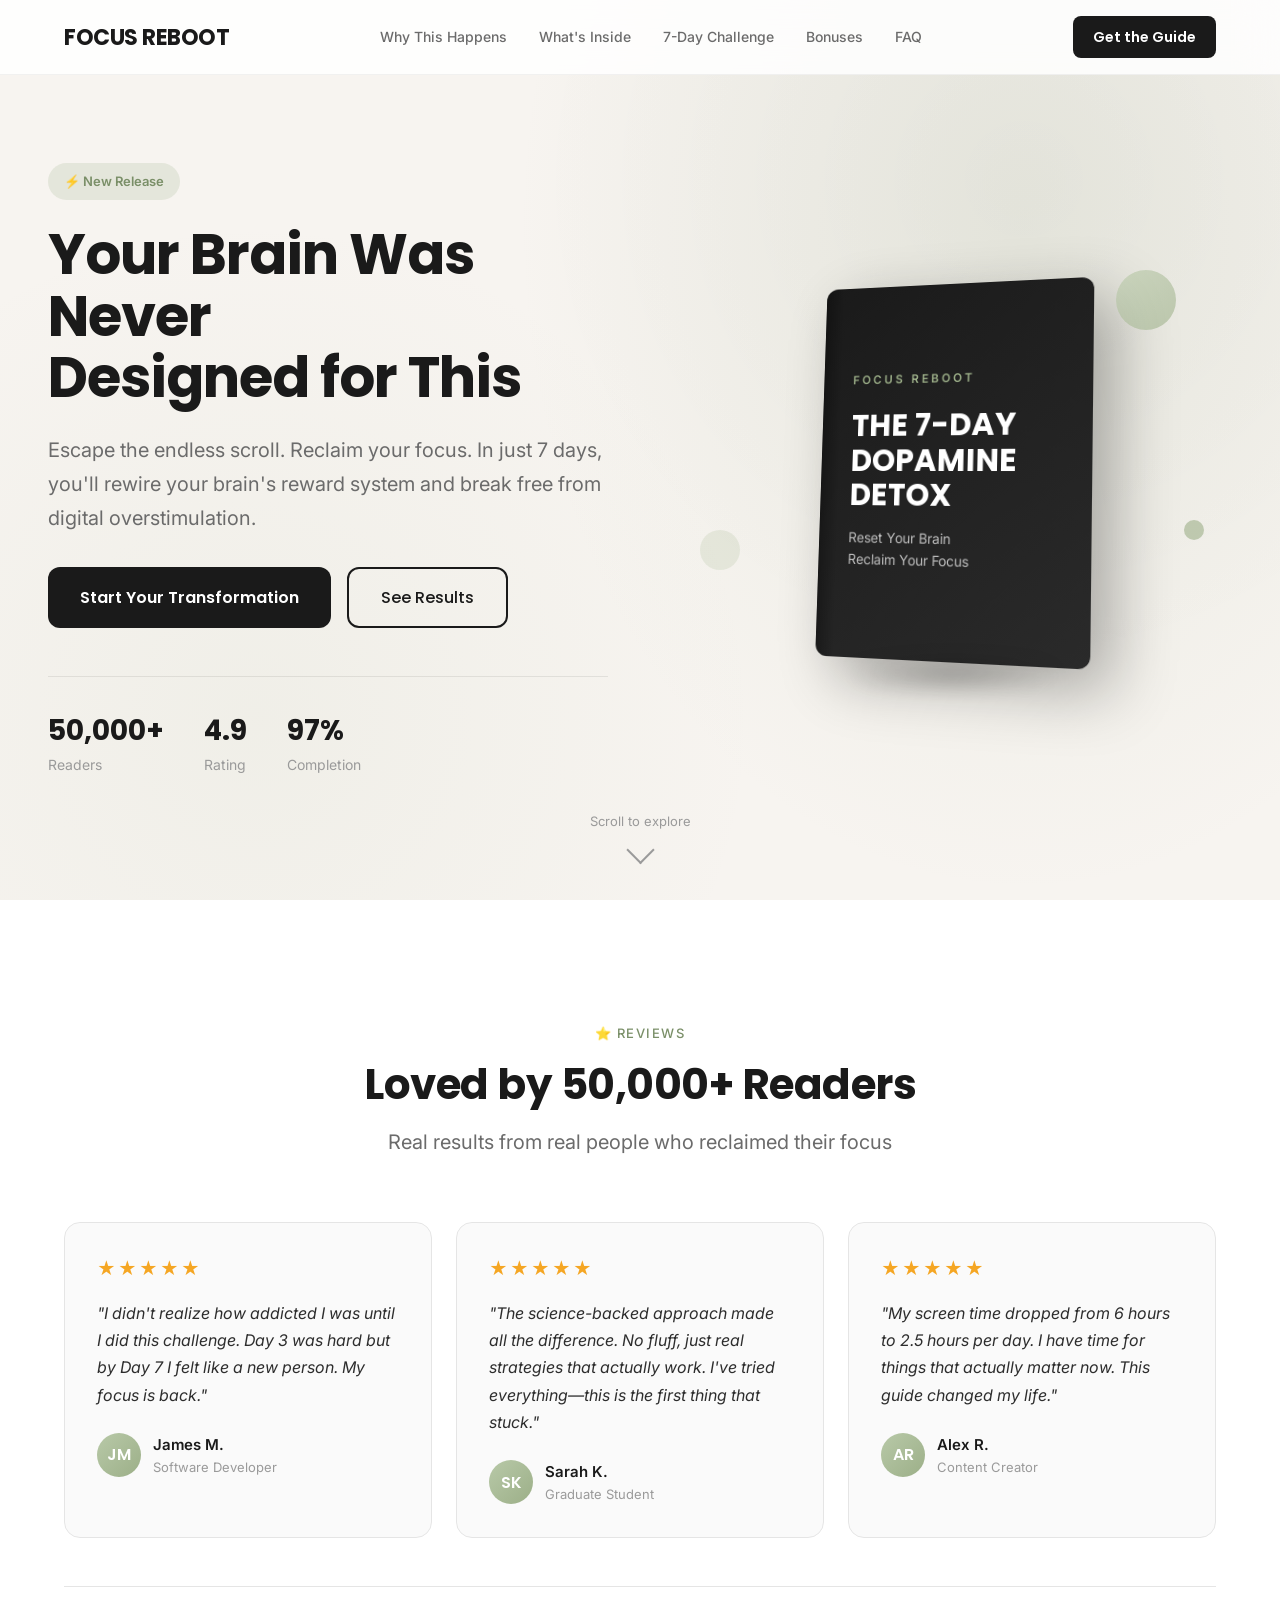
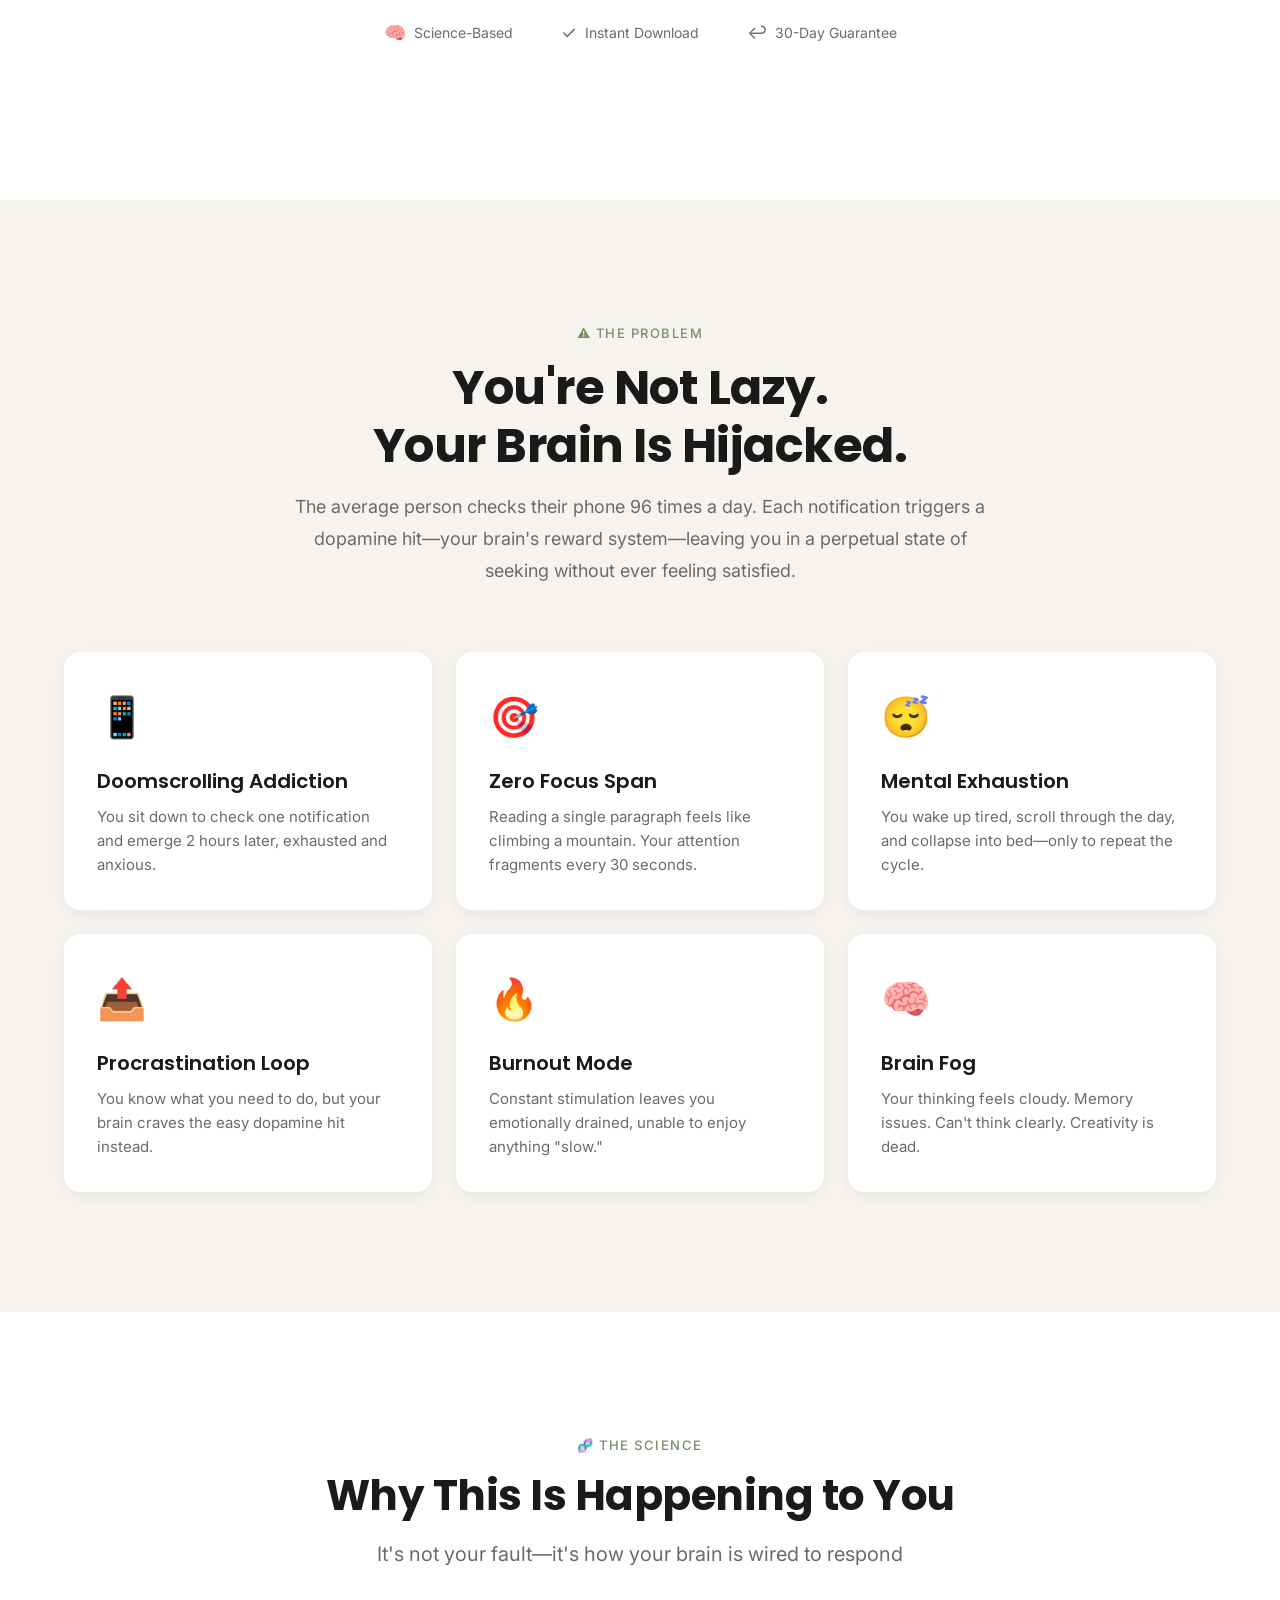
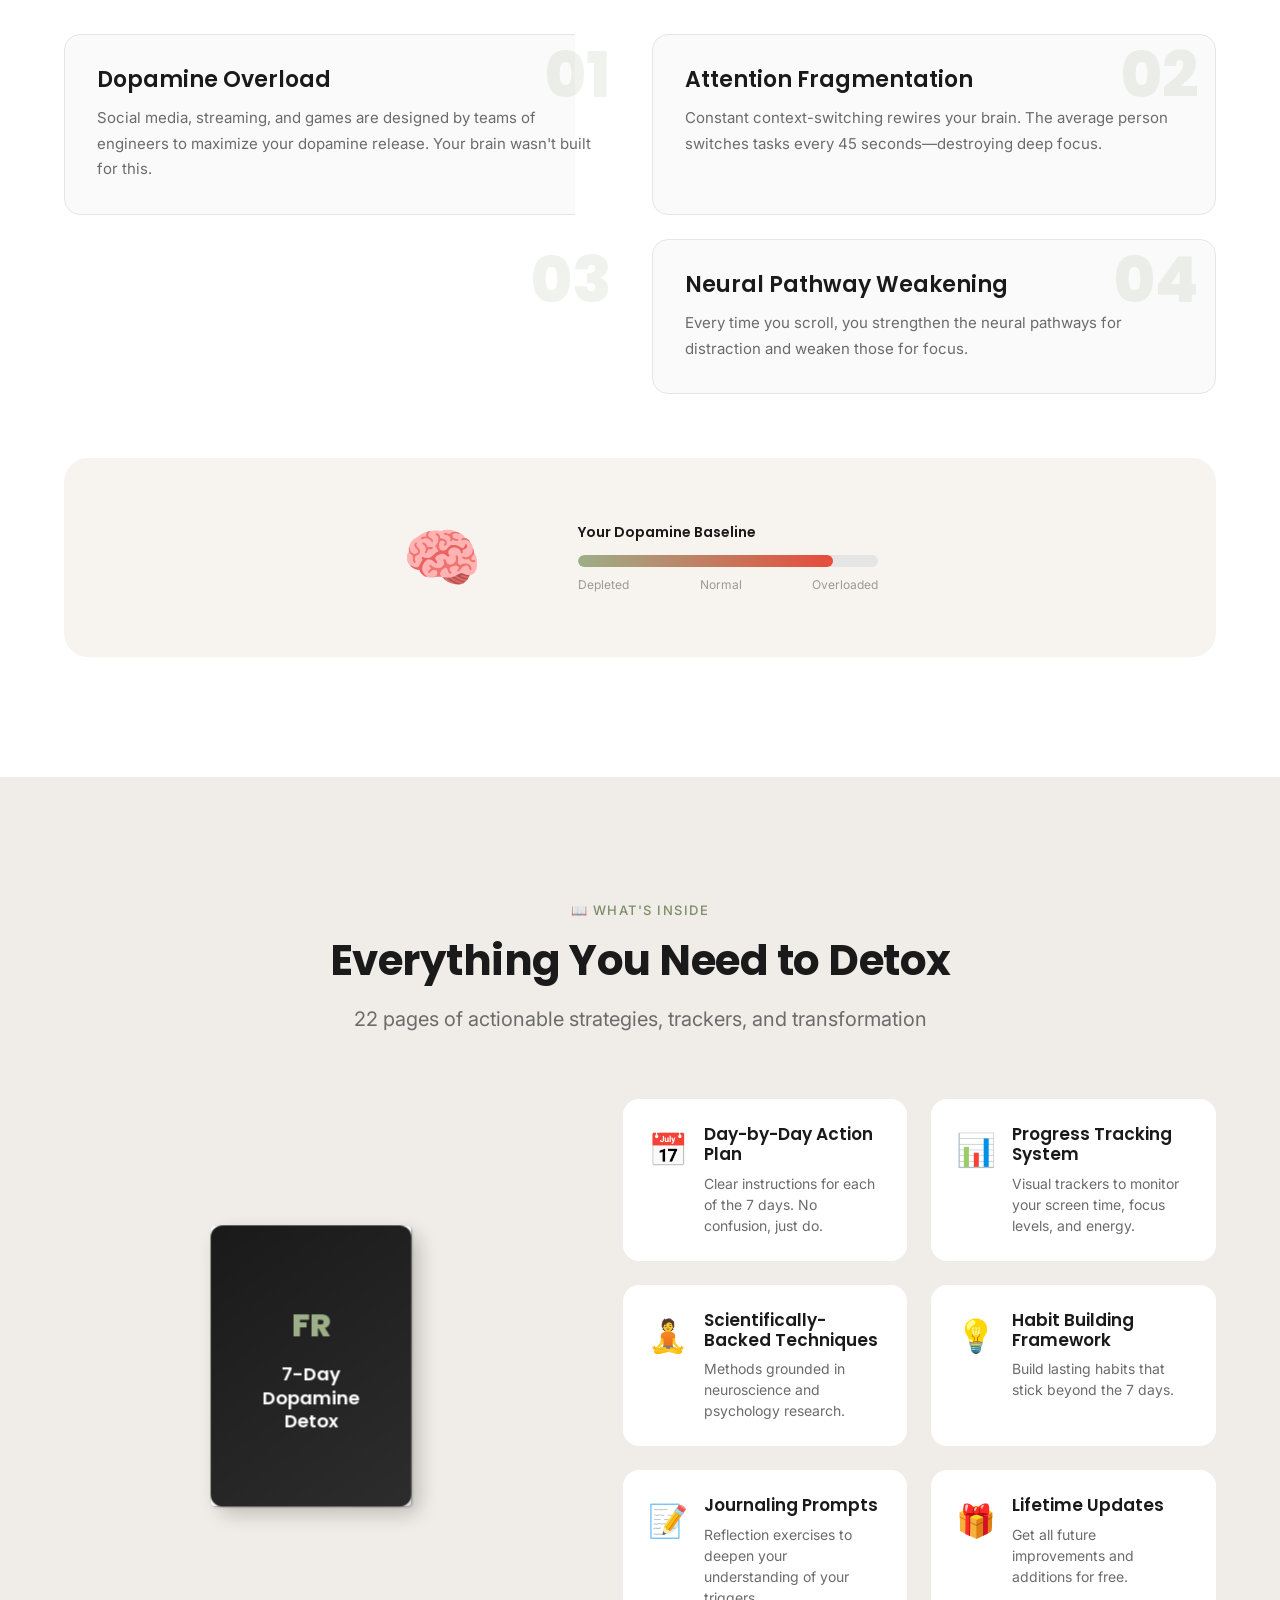
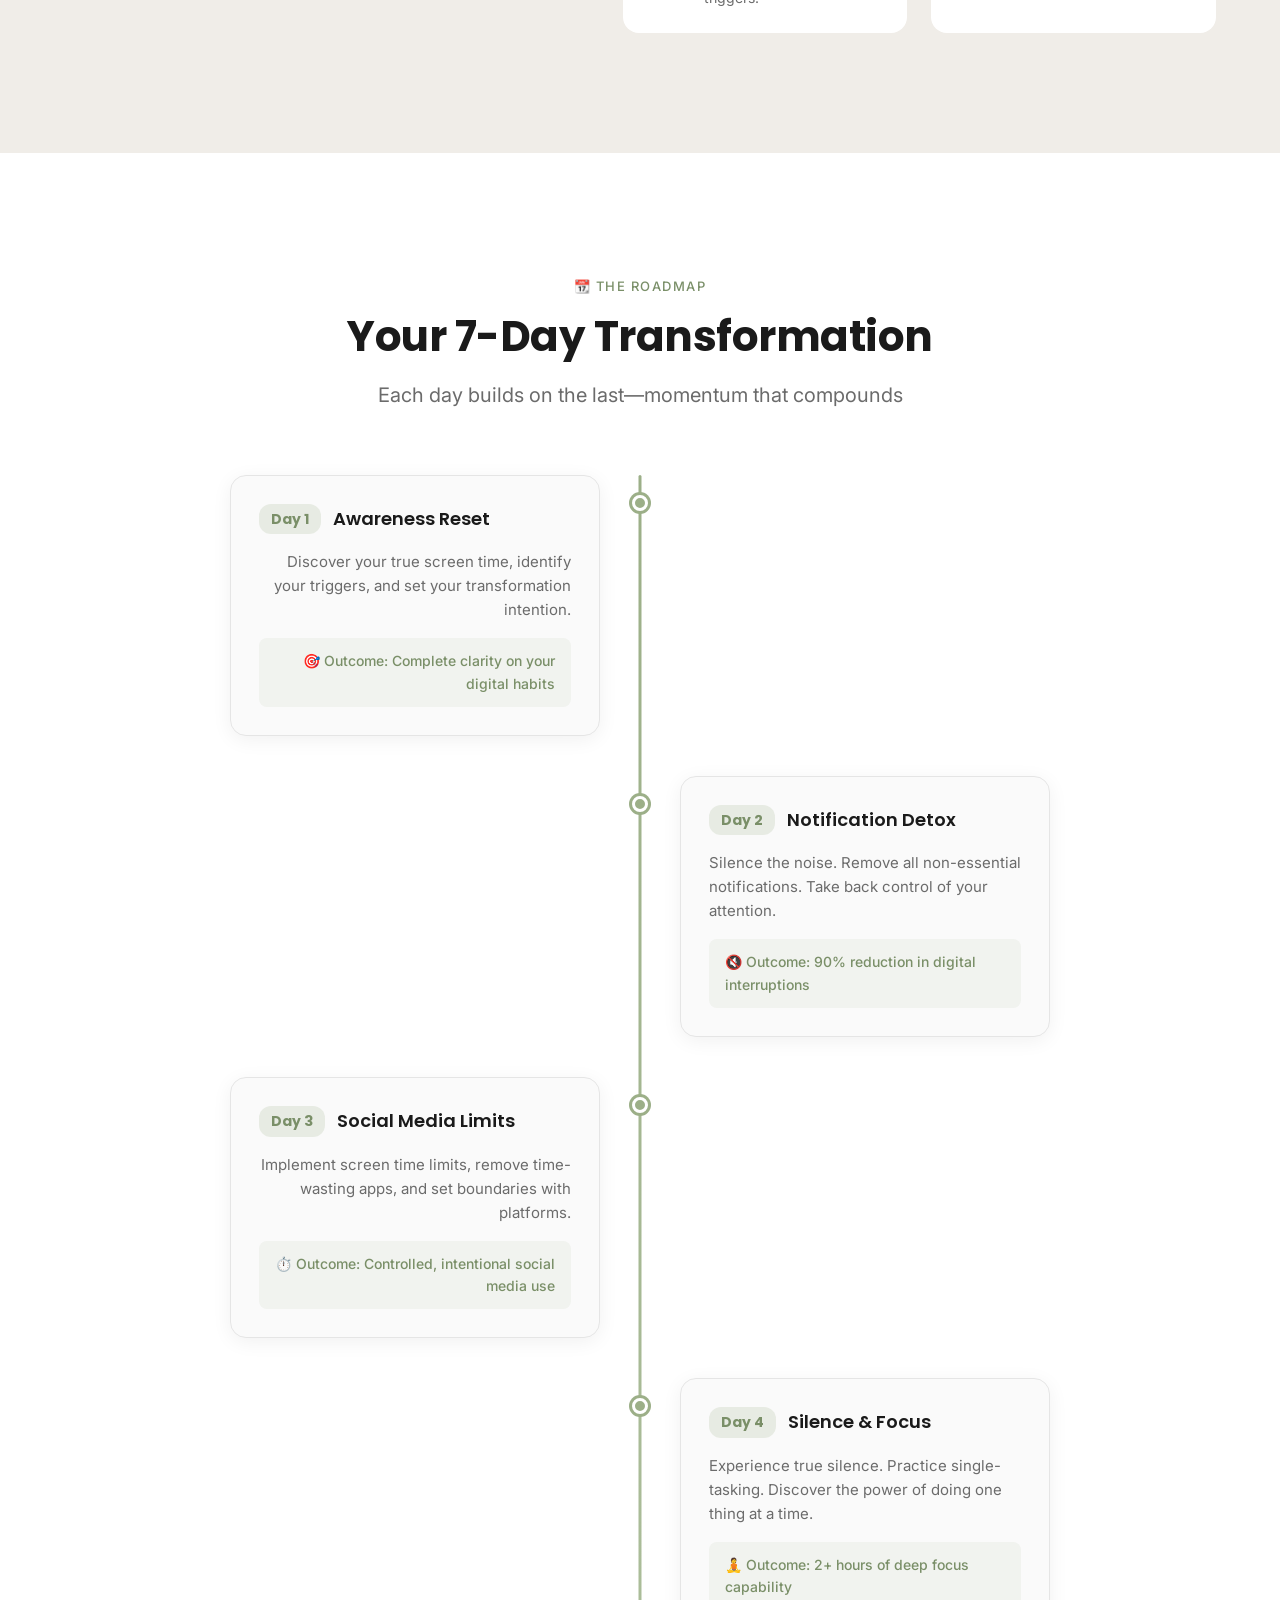
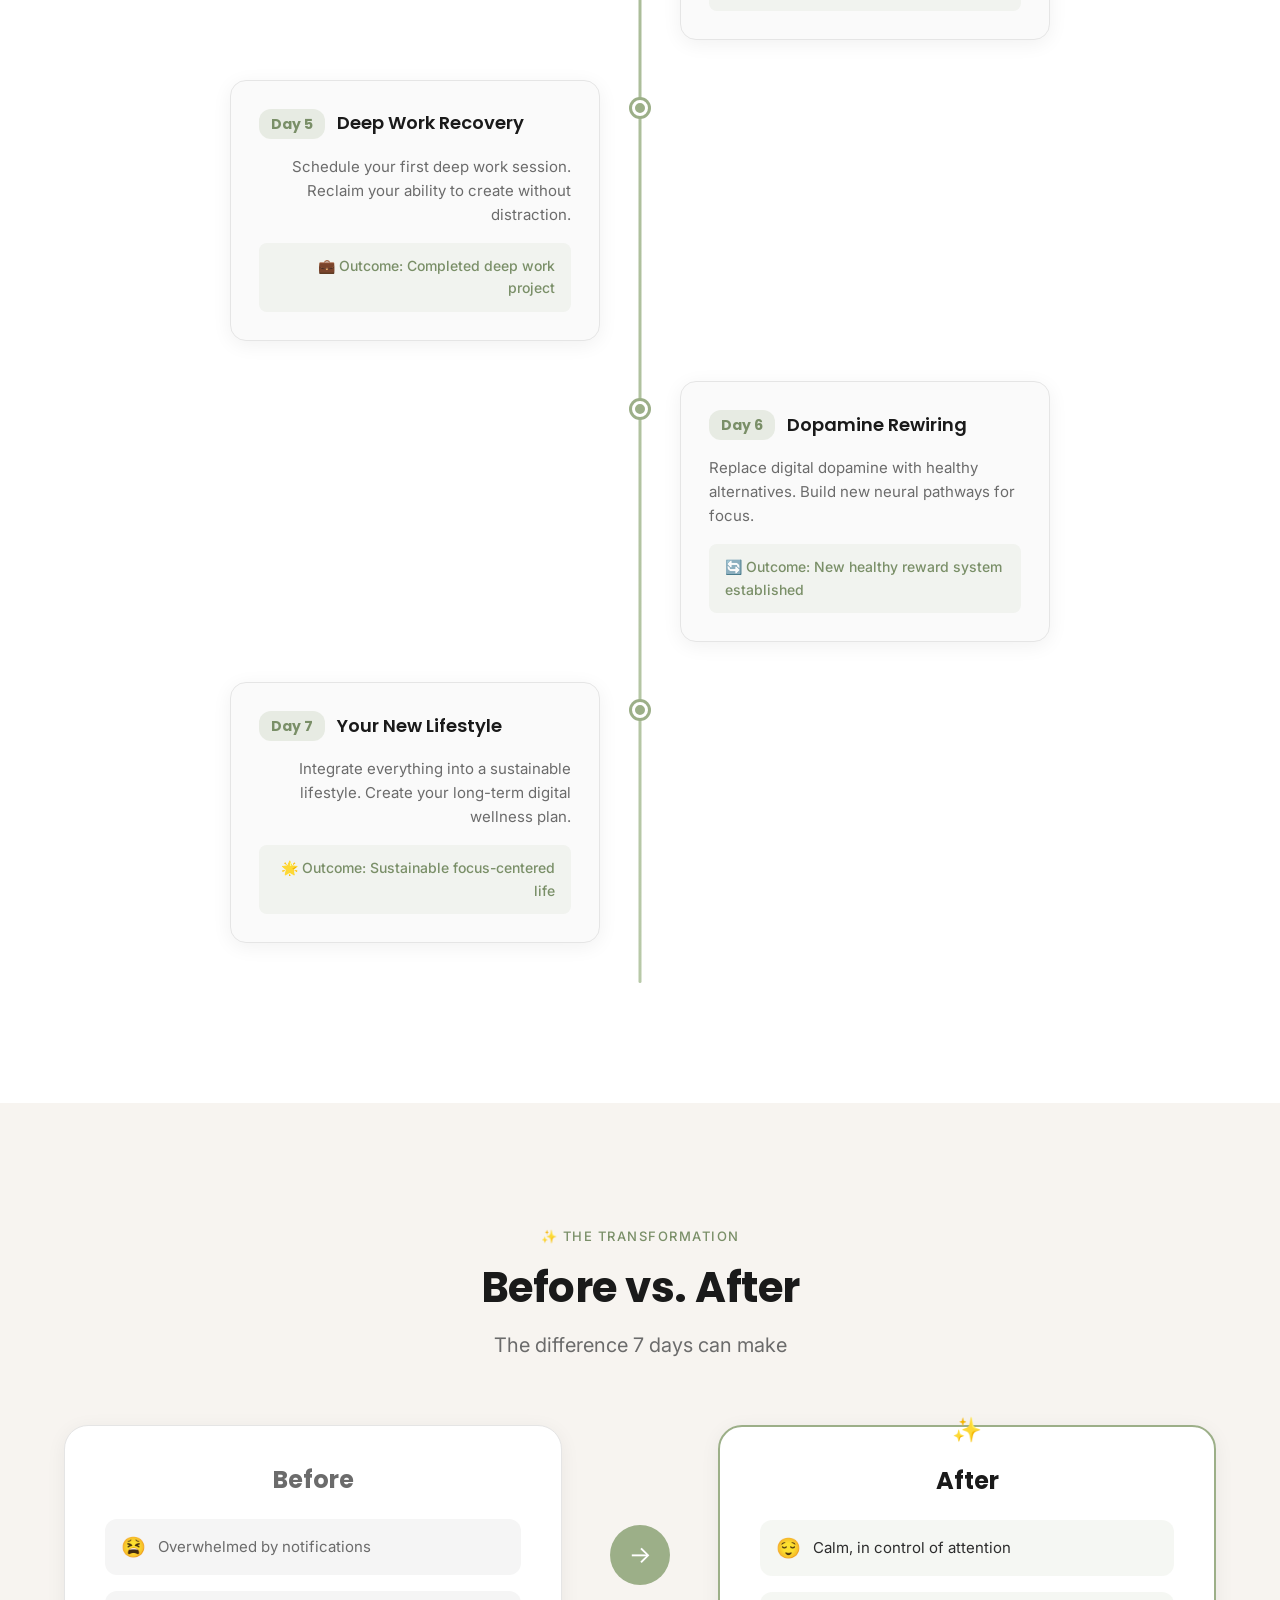
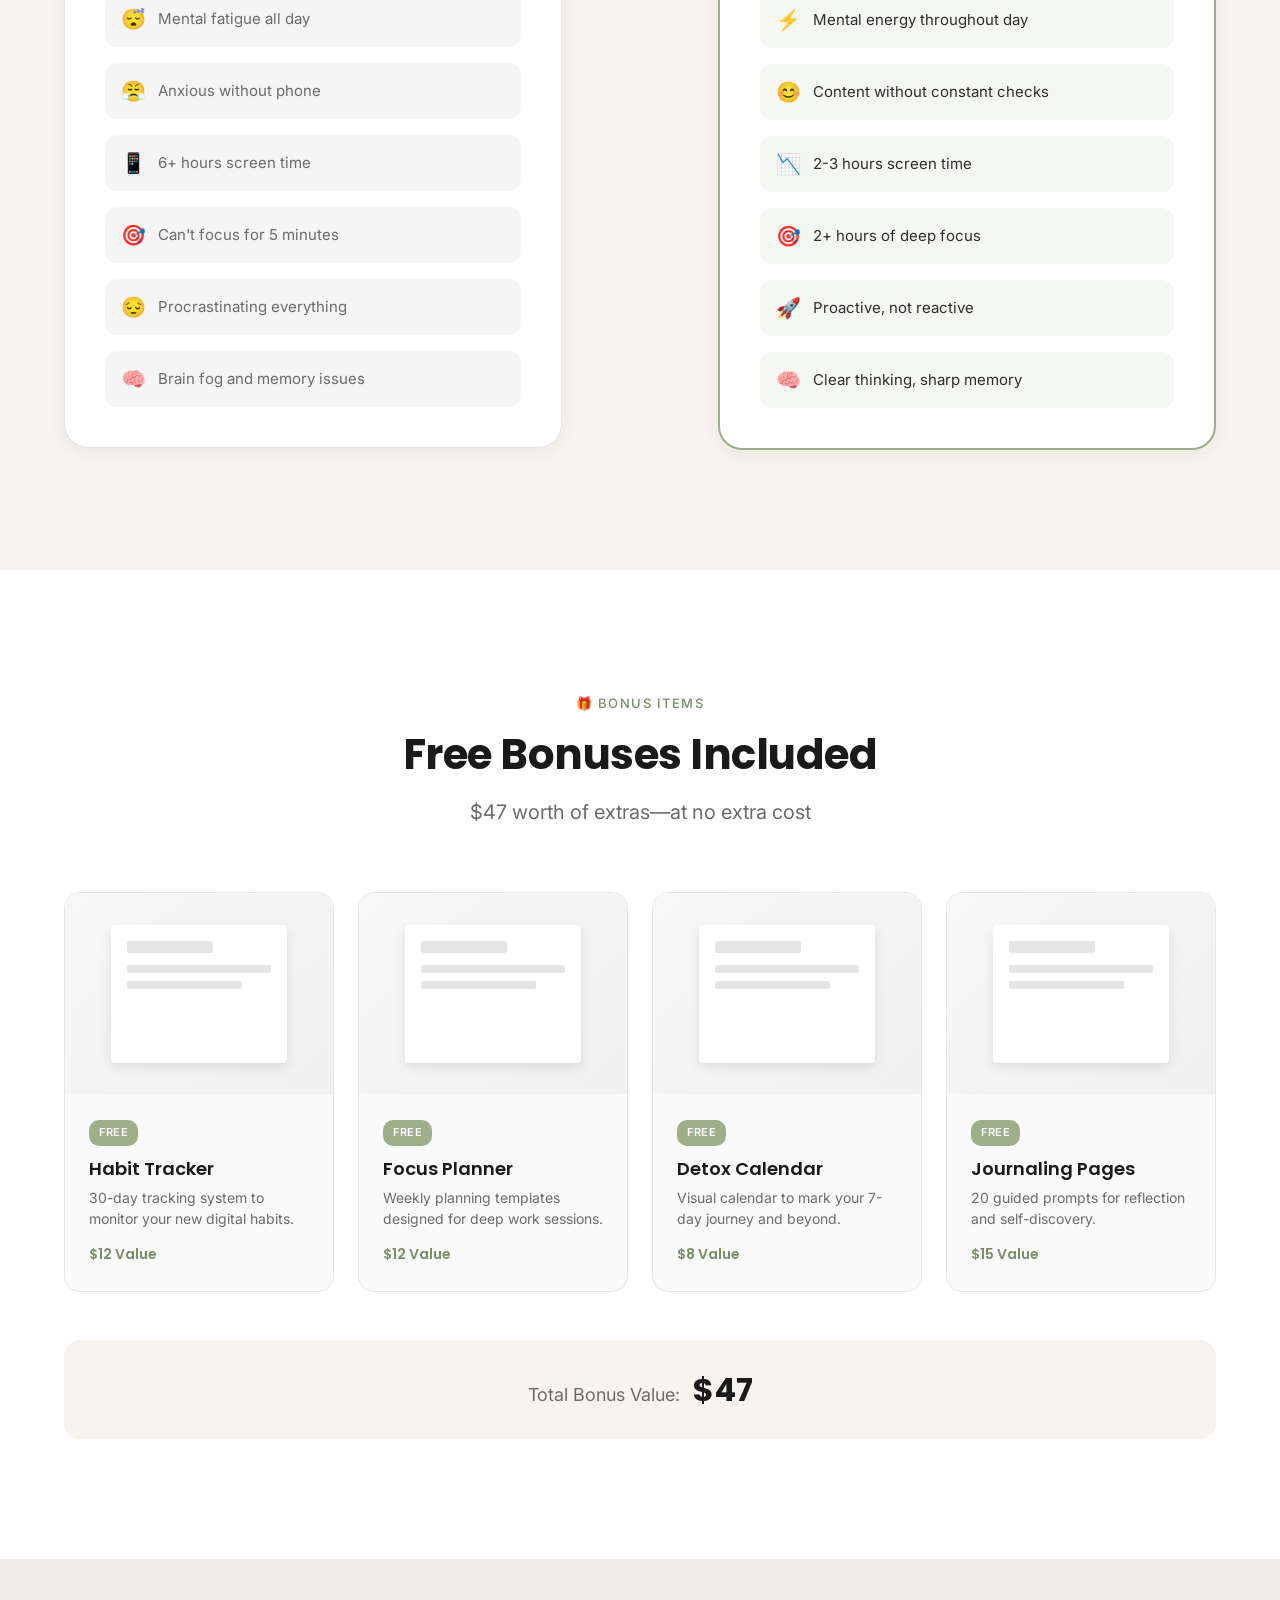
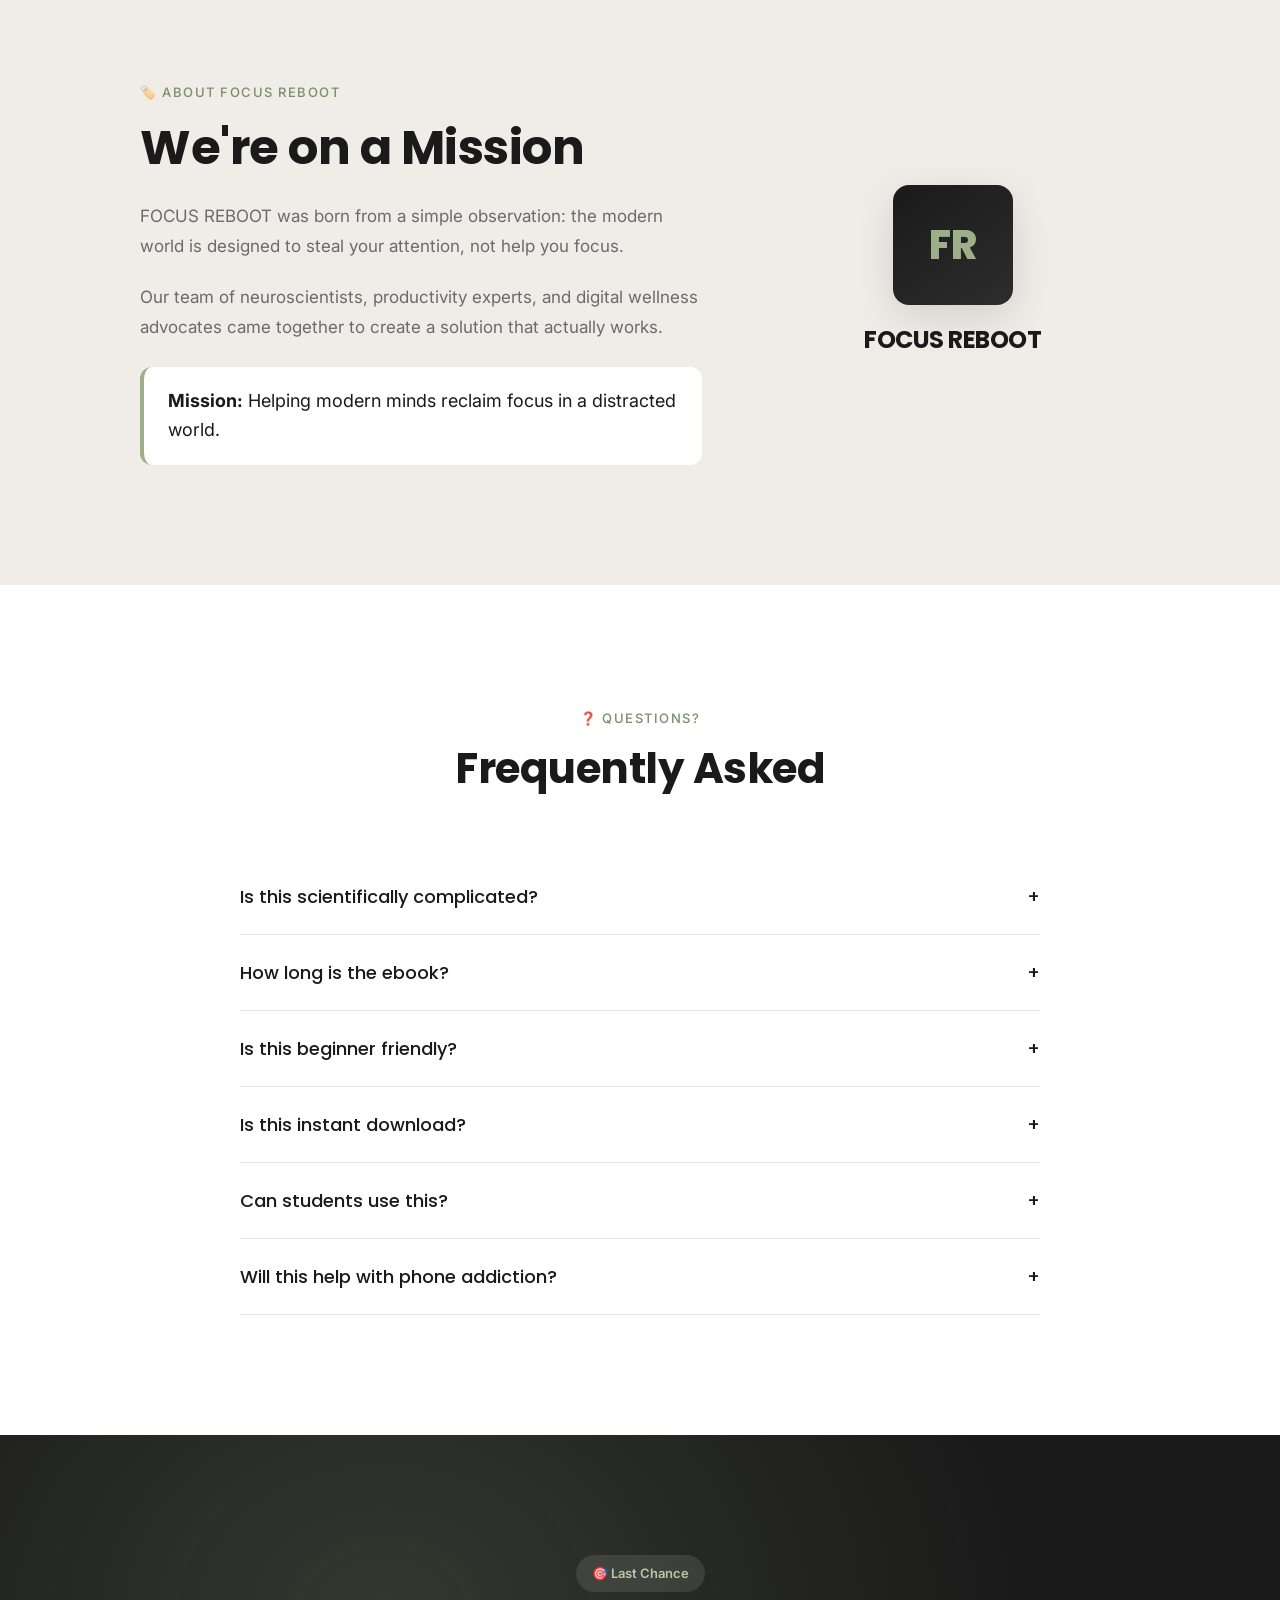
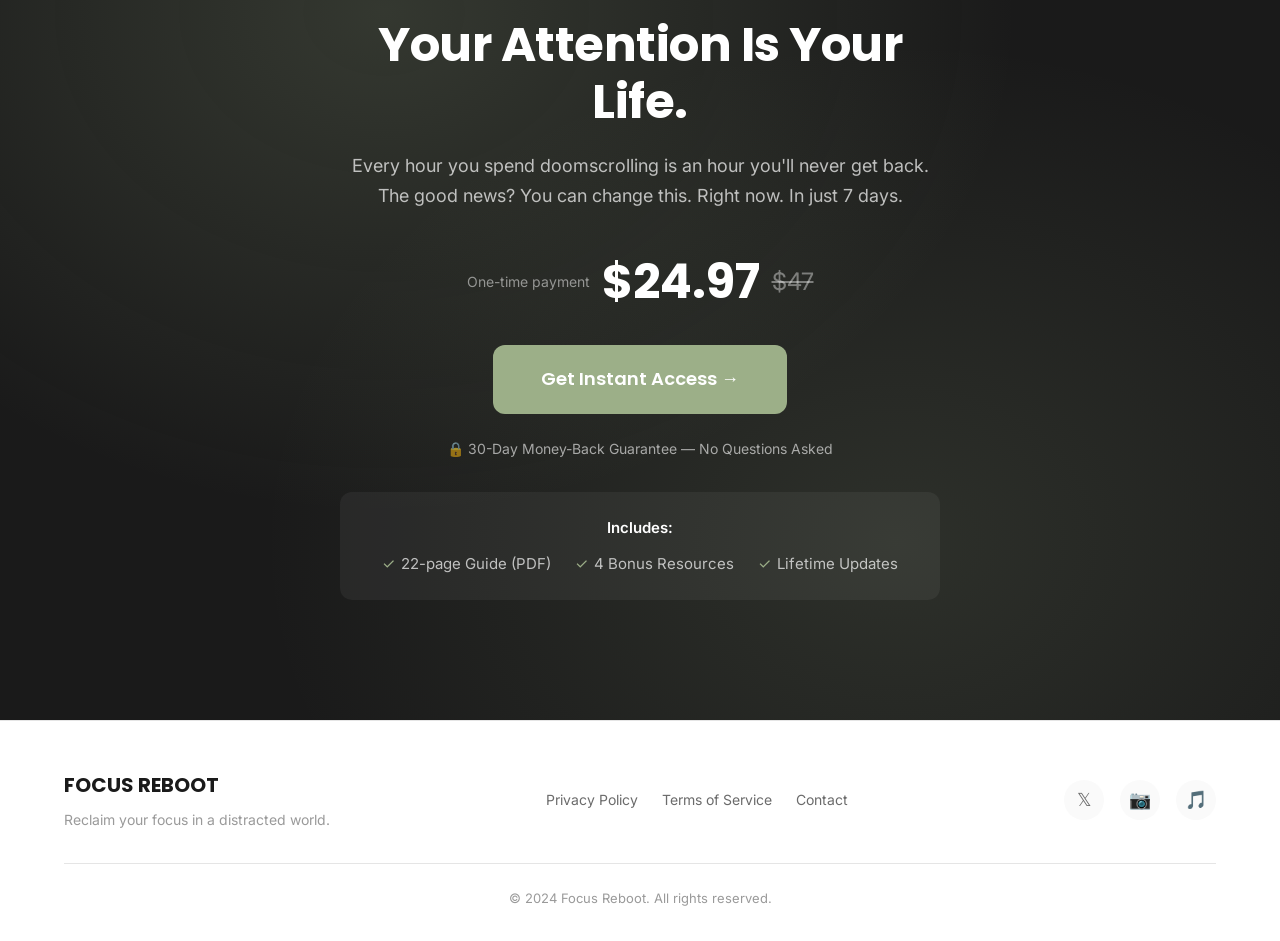
==== commit 201330a9: "Add files via upload" ====
--- a/index.html
+++ b/index.html
@@ -5,6 +5,17 @@
     <meta name="viewport" content="width=device-width, initial-scale=1.0">
     <title>FOCUS REBOOT - The 7-Day Dopamine Detox Challenge</title>
     <meta name="description" content="Reset Your Brain, Reclaim Your Focus, and Escape Digital Overstimulation">
+    <!-- ================================================
+         GOOGLE TAG (gtag.js) — Place on EVERY page
+    ================================================ -->
+    <script async src="https://www.googletagmanager.com/gtag/js?id=AW-18167941760"></script>
+    <script>
+      window.dataLayer = window.dataLayer || [];
+      function gtag(){dataLayer.push(arguments);}
+      gtag('js', new Date());
+      gtag('config', 'AW-18167941760');
+    </script>
+
     <link rel="preconnect" href="https://fonts.googleapis.com">
     <link rel="preconnect" href="https://fonts.gstatic.com" crossorigin>
     <link href="https://fonts.googleapis.com/css2?family=Inter:wght@300;400;500;600&family=Poppins:wght@500;600;700;800&display=swap" rel="stylesheet">
